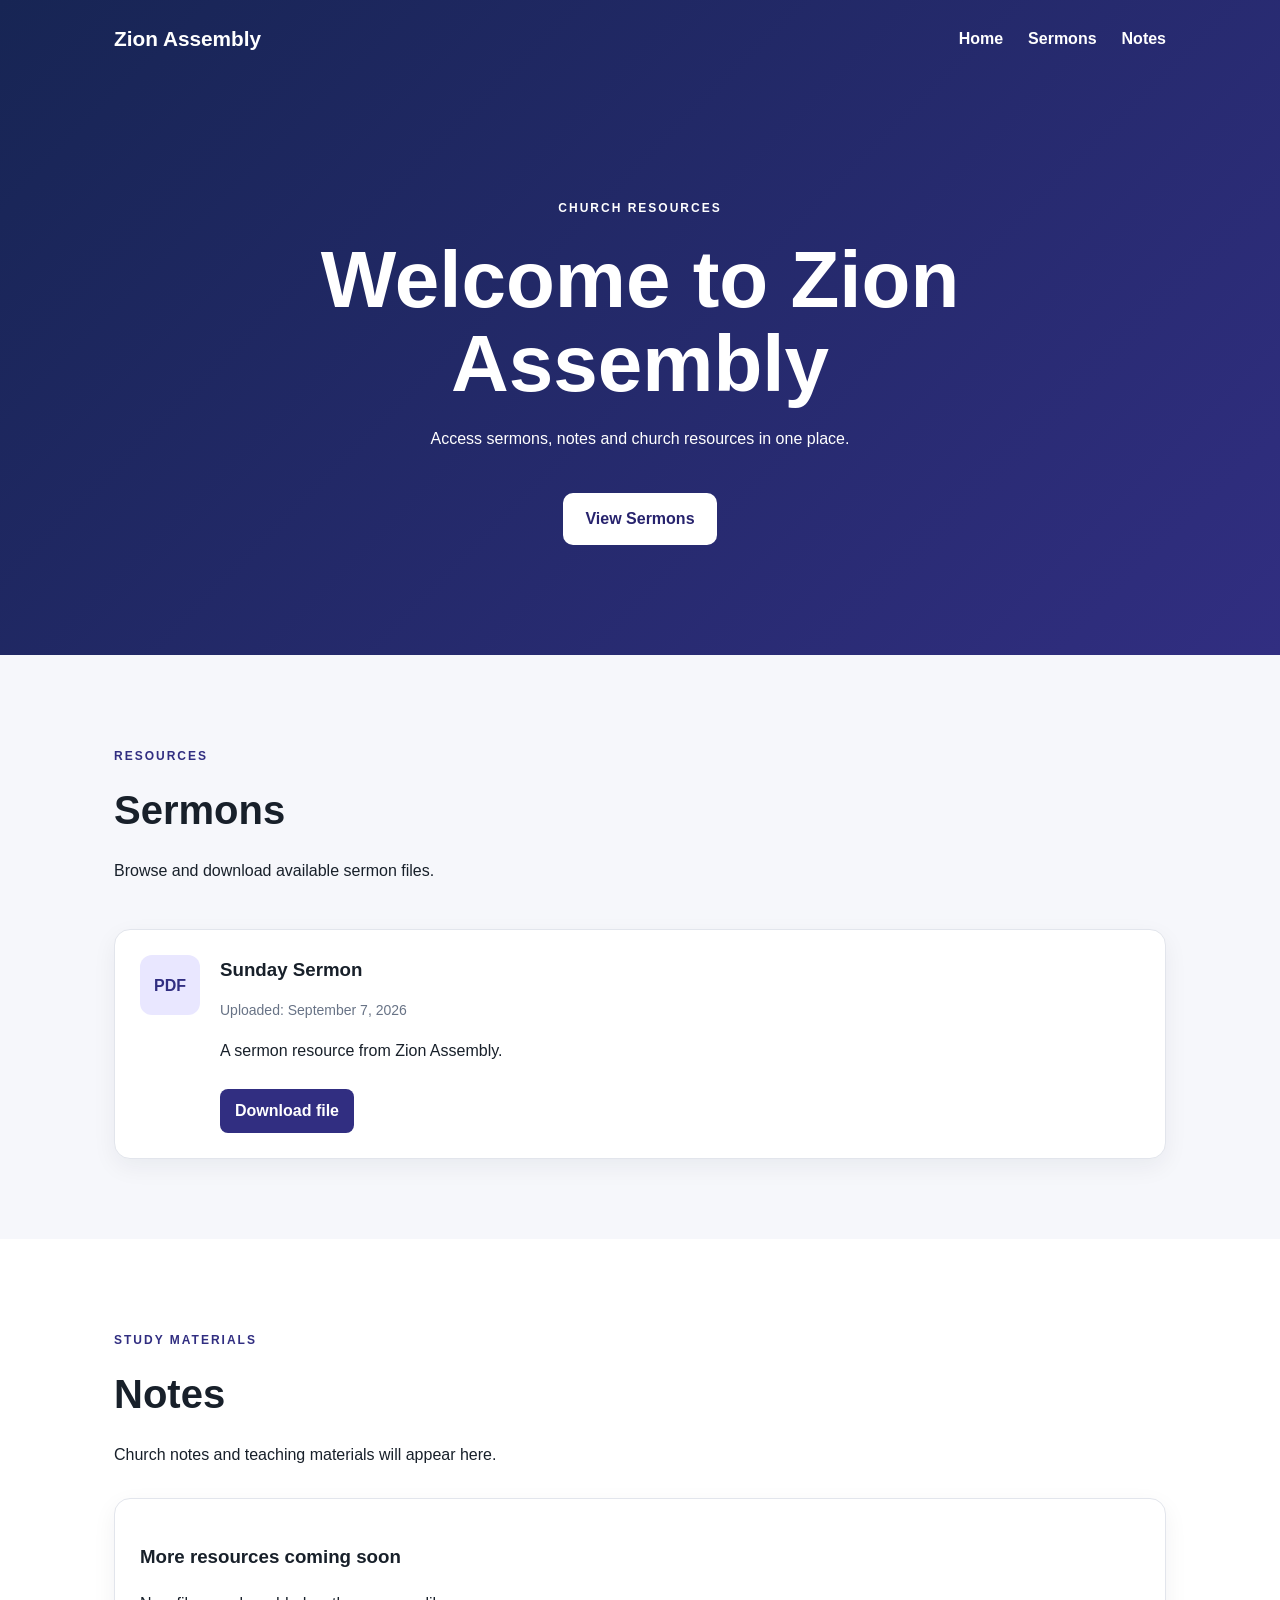
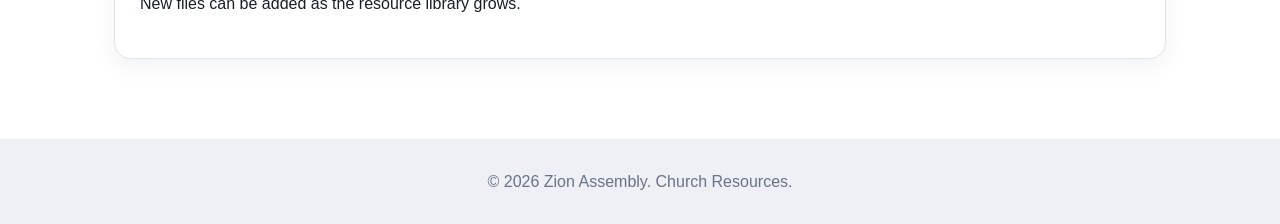
==== index.html @ 036eb5d9 "Add files via upload" ====
<!DOCTYPE html>
<html lang="en">
<head>
<meta charset="UTF-8"><meta name="viewport" content="width=device-width,initial-scale=1.0">
<title>Zion Assembly | Church Notes</title><link rel="stylesheet" href="style.css">
</head>
<body>
<header><nav><div class="logo">Zion Assembly</div><div class="nav"><a href="#home">Home</a><a href="#sermons">Sermons</a><a href="#notes">Notes</a></div></nav>
<div class="hero" id="home"><p class="eyebrow">CHURCH RESOURCES</p><h1>Welcome to Zion Assembly</h1><p>Access sermons, notes and church resources in one place.</p><a class="button" href="#sermons">View Sermons</a></div></header>
<main><section id="sermons"><p class="eyebrow dark">RESOURCES</p><h2>Sermons</h2><p>Browse and download available sermon files.</p><div class="grid"><article class="card"><div class="icon">PDF</div><div><h3>Sunday Sermon</h3><p class="date">Uploaded: September 7, 2026</p><p>A sermon resource from Zion Assembly.</p><a class="download" href="#" onclick="return false">Download file</a></div></article></div></section>
<section class="alt" id="notes"><div class="wrap"><p class="eyebrow dark">STUDY MATERIALS</p><h2>Notes</h2><p>Church notes and teaching materials will appear here.</p><div class="empty"><h3>More resources coming soon</h3><p>New files can be added as the resource library grows.</p></div></div></section></main>
<footer>© 2026 Zion Assembly. Church Resources.</footer>
<script src="script.js"></script></body></html>
---- style.css ----
*{box-sizing:border-box}html{scroll-behavior:smooth}body{margin:0;font-family:Arial,Helvetica,sans-serif;color:#18202a;background:#f6f7fb;line-height:1.6}header{min-height:70vh;background:linear-gradient(135deg,#172554,#312e81);color:#fff}nav{max-width:1100px;margin:auto;padding:22px 24px;display:flex;justify-content:space-between;align-items:center}.logo{font-size:1.3rem;font-weight:800}.nav{display:flex;gap:25px}.nav a{color:#fff;text-decoration:none;font-weight:700}.hero{max-width:900px;margin:auto;padding:110px 24px;text-align:center}.eyebrow{letter-spacing:2px;font-size:12px;font-weight:800}.hero h1{font-size:clamp(2.5rem,7vw,5rem);line-height:1.05;margin:20px 0}.button{display:inline-block;margin-top:25px;padding:13px 22px;background:#fff;color:#27236d;border-radius:10px;text-decoration:none;font-weight:700}section{max-width:1100px;margin:auto;padding:80px 24px}.dark{color:#312e81}h2{font-size:2.5rem;margin:5px 0 10px}.grid{display:grid;gap:20px}.card,.empty{margin-top:30px;padding:25px;background:#fff;border:1px solid #e2e5ec;border-radius:16px;box-shadow:0 8px 25px rgba(20,30,50,.06)}.card{display:flex;gap:20px}.icon{width:60px;height:60px;min-width:60px;display:grid;place-items:center;border-radius:12px;background:#e9e7ff;color:#312e81;font-weight:800}.card h3{margin:0 0 5px}.date{color:#687386;font-size:14px}.download{display:inline-block;margin-top:10px;padding:9px 15px;background:#312e81;color:#fff;border-radius:8px;text-decoration:none;font-weight:700}.alt{max-width:none;background:#fff;padding-left:max(24px,calc((100% - 1052px)/2));padding-right:max(24px,calc((100% - 1052px)/2))}.wrap{max-width:1100px;margin:auto}footer{text-align:center;padding:30px;background:#eef0f5;color:#687386}@media(max-width:650px){nav{flex-direction:column;gap:15px}.nav{gap:15px}.hero{padding-top:70px}.card{flex-direction:column}}
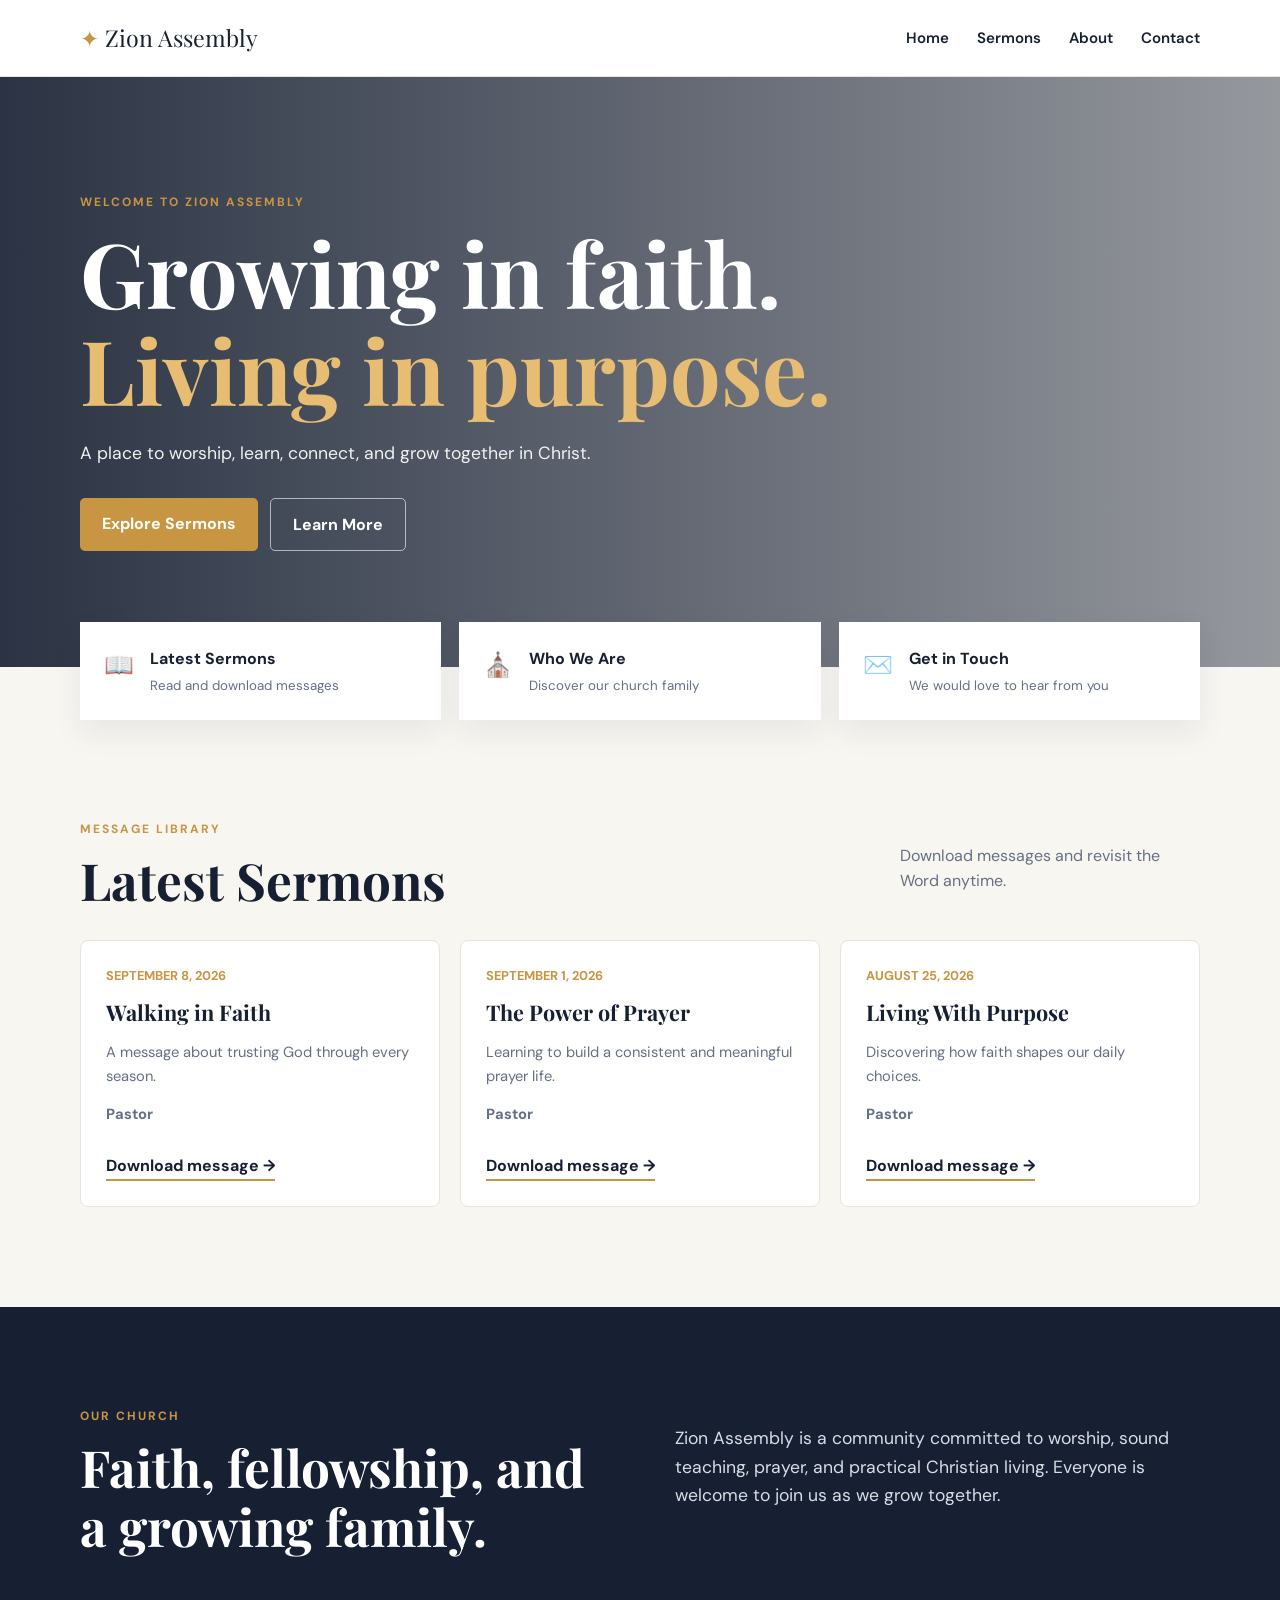
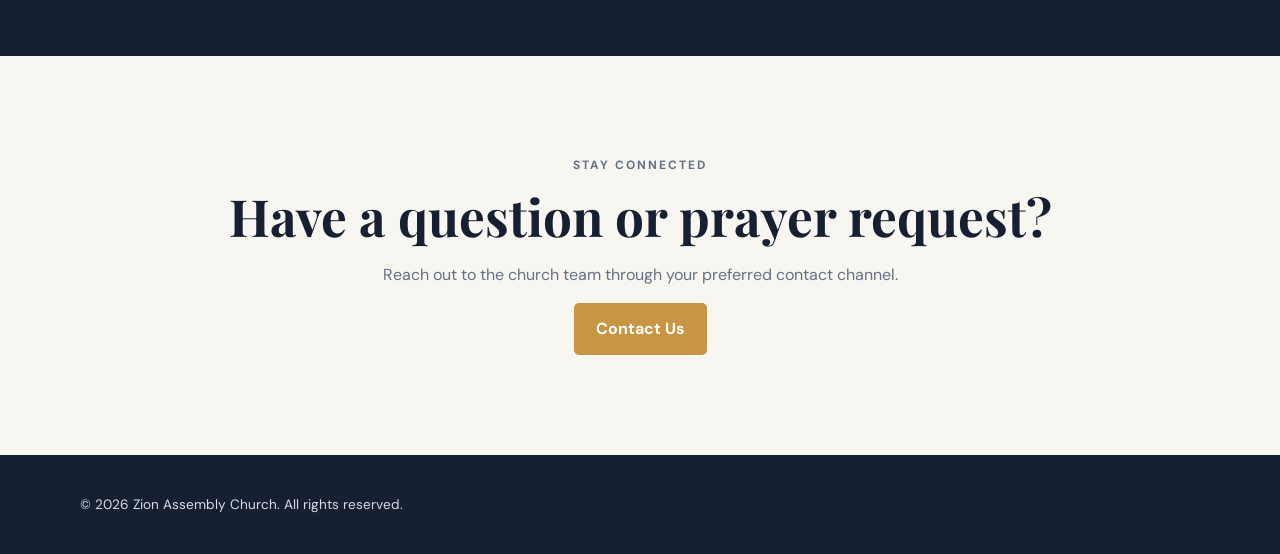
==== commit e6f195b0: "Add files via upload" ====
--- a/index.html
+++ b/index.html
@@ -1,13 +1,68 @@
 <!DOCTYPE html>
 <html lang="en">
 <head>
-<meta charset="UTF-8"><meta name="viewport" content="width=device-width,initial-scale=1.0">
-<title>Zion Assembly | Church Notes</title><link rel="stylesheet" href="style.css">
+  <meta charset="UTF-8">
+  <meta name="viewport" content="width=device-width, initial-scale=1.0">
+  <title>Zion Assembly Church</title>
+  <link rel="stylesheet" href="style.css">
 </head>
 <body>
-<header><nav><div class="logo">Zion Assembly</div><div class="nav"><a href="#home">Home</a><a href="#sermons">Sermons</a><a href="#notes">Notes</a></div></nav>
-<div class="hero" id="home"><p class="eyebrow">CHURCH RESOURCES</p><h1>Welcome to Zion Assembly</h1><p>Access sermons, notes and church resources in one place.</p><a class="button" href="#sermons">View Sermons</a></div></header>
-<main><section id="sermons"><p class="eyebrow dark">RESOURCES</p><h2>Sermons</h2><p>Browse and download available sermon files.</p><div class="grid"><article class="card"><div class="icon">PDF</div><div><h3>Sunday Sermon</h3><p class="date">Uploaded: September 7, 2026</p><p>A sermon resource from Zion Assembly.</p><a class="download" href="#" onclick="return false">Download file</a></div></article></div></section>
-<section class="alt" id="notes"><div class="wrap"><p class="eyebrow dark">STUDY MATERIALS</p><h2>Notes</h2><p>Church notes and teaching materials will appear here.</p><div class="empty"><h3>More resources coming soon</h3><p>New files can be added as the resource library grows.</p></div></div></section></main>
-<footer>© 2026 Zion Assembly. Church Resources.</footer>
-<script src="script.js"></script></body></html>
+  <header class="site-header">
+    <div class="container nav">
+      <a class="logo" href="#home">Zion Assembly</a>
+      <button class="menu-toggle" aria-label="Open menu">☰</button>
+      <nav id="nav-links">
+        <a href="#home">Home</a>
+        <a href="#sermons">Sermons</a>
+        <a href="#about">About</a>
+        <a href="#contact">Contact</a>
+      </nav>
+    </div>
+  </header>
+
+  <main>
+    <section id="home" class="hero">
+      <div class="container hero-content">
+        <p class="eyebrow">Welcome to Zion Assembly</p>
+        <h1>Growing in faith.<br><span>Living in purpose.</span></h1>
+        <p class="hero-text">A place to worship, learn, connect, and grow together in Christ.</p>
+        <div class="hero-actions">
+          <a class="btn primary" href="#sermons">Explore Sermons</a>
+          <a class="btn secondary" href="#about">Learn More</a>
+        </div>
+      </div>
+    </section>
+
+    <section class="quick-links container">
+      <a href="#sermons"><strong>📖</strong><span>Latest Sermons<small>Read and download messages</small></span></a>
+      <a href="#about"><strong>⛪</strong><span>Who We Are<small>Discover our church family</small></span></a>
+      <a href="#contact"><strong>✉️</strong><span>Get in Touch<small>We would love to hear from you</small></span></a>
+    </section>
+
+    <section id="sermons" class="section container">
+      <div class="section-heading">
+        <div><p class="eyebrow">Message Library</p><h2>Latest Sermons</h2></div>
+        <p>Download messages and revisit the Word anytime.</p>
+      </div>
+      <div id="sermon-list" class="sermon-grid"></div>
+    </section>
+
+    <section id="about" class="about section">
+      <div class="container about-grid">
+        <div><p class="eyebrow">Our Church</p><h2>Faith, fellowship, and a growing family.</h2></div>
+        <p>Zion Assembly is a community committed to worship, sound teaching, prayer, and practical Christian living. Everyone is welcome to join us as we grow together.</p>
+      </div>
+    </section>
+
+    <section id="contact" class="section container contact-card">
+      <p class="eyebrow">Stay Connected</p>
+      <h2>Have a question or prayer request?</h2>
+      <p>Reach out to the church team through your preferred contact channel.</p>
+      <a class="btn primary" href="mailto:zionassembly@example.com">Contact Us</a>
+    </section>
+  </main>
+
+  <footer><div class="container"><p>© <span id="year"></span> Zion Assembly Church. All rights reserved.</p></div></footer>
+  <script src="script.js"></script>
+</body>
+</html>
--- a/style.css
+++ b/style.css
@@ -1 +1,3 @@
-*{box-sizing:border-box}html{scroll-behavior:smooth}body{margin:0;font-family:Arial,Helvetica,sans-serif;color:#18202a;background:#f6f7fb;line-height:1.6}header{min-height:70vh;background:linear-gradient(135deg,#172554,#312e81);color:#fff}nav{max-width:1100px;margin:auto;padding:22px 24px;display:flex;justify-content:space-between;align-items:center}.logo{font-size:1.3rem;font-weight:800}.nav{display:flex;gap:25px}.nav a{color:#fff;text-decoration:none;font-weight:700}.hero{max-width:900px;margin:auto;padding:110px 24px;text-align:center}.eyebrow{letter-spacing:2px;font-size:12px;font-weight:800}.hero h1{font-size:clamp(2.5rem,7vw,5rem);line-height:1.05;margin:20px 0}.button{display:inline-block;margin-top:25px;padding:13px 22px;background:#fff;color:#27236d;border-radius:10px;text-decoration:none;font-weight:700}section{max-width:1100px;margin:auto;padding:80px 24px}.dark{color:#312e81}h2{font-size:2.5rem;margin:5px 0 10px}.grid{display:grid;gap:20px}.card,.empty{margin-top:30px;padding:25px;background:#fff;border:1px solid #e2e5ec;border-radius:16px;box-shadow:0 8px 25px rgba(20,30,50,.06)}.card{display:flex;gap:20px}.icon{width:60px;height:60px;min-width:60px;display:grid;place-items:center;border-radius:12px;background:#e9e7ff;color:#312e81;font-weight:800}.card h3{margin:0 0 5px}.date{color:#687386;font-size:14px}.download{display:inline-block;margin-top:10px;padding:9px 15px;background:#312e81;color:#fff;border-radius:8px;text-decoration:none;font-weight:700}.alt{max-width:none;background:#fff;padding-left:max(24px,calc((100% - 1052px)/2));padding-right:max(24px,calc((100% - 1052px)/2))}.wrap{max-width:1100px;margin:auto}footer{text-align:center;padding:30px;background:#eef0f5;color:#687386}@media(max-width:650px){nav{flex-direction:column;gap:15px}.nav{gap:15px}.hero{padding-top:70px}.card{flex-direction:column}}
+@import url('https://fonts.googleapis.com/css2?family=DM+Sans:wght@400;500;600;700&family=Playfair+Display:wght@600;700&display=swap');
+:root{--ink:#172033;--muted:#667085;--cream:#f8f6f1;--gold:#c89542;--white:#fff;--line:#e9e5dc}
+*{box-sizing:border-box;scroll-behavior:smooth}body{margin:0;color:var(--ink);font-family:'DM Sans',sans-serif;background:var(--cream);line-height:1.6}.container{width:min(1120px,90%);margin:auto}.site-header{position:sticky;top:0;z-index:10;background:#fffffff2;border-bottom:1px solid var(--line);backdrop-filter:blur(10px)}.nav{height:76px;display:flex;align-items:center;justify-content:space-between}.logo{font-family:'Playfair Display',serif;font-size:1.45rem;color:var(--ink);text-decoration:none}.logo:before{content:'✦ ';color:var(--gold)}nav{display:flex;gap:28px}nav a{color:var(--ink);text-decoration:none;font-weight:600;font-size:.94rem}nav a:hover{color:var(--gold)}.menu-toggle{display:none;border:0;background:none;font-size:1.5rem}.hero{min-height:590px;display:flex;align-items:center;background:linear-gradient(90deg,#172033e8,#17203370),url('assets/hero.jpg') center/cover}.hero-content{color:white;padding:90px 0}.eyebrow{text-transform:uppercase;letter-spacing:2px;color:var(--gold);font-size:.75rem;font-weight:700;margin:0 0 12px}.hero h1{font:700 clamp(2.8rem,7vw,5.6rem)/1.08 'Playfair Display',serif;margin:0 0 22px}.hero h1 span{color:#e6bd72}.hero-text{font-size:1.1rem;max-width:510px;color:#f1f1f1}.hero-actions{display:flex;gap:12px;margin-top:30px}.btn{display:inline-block;padding:13px 22px;border-radius:5px;text-decoration:none;font-weight:700}.primary{background:var(--gold);color:white}.secondary{border:1px solid #ffffff99;color:white}.quick-links{display:grid;grid-template-columns:repeat(3,1fr);gap:18px;margin-top:-45px;position:relative}.quick-links a{background:white;padding:24px;display:flex;gap:16px;align-items:flex-start;text-decoration:none;color:var(--ink);box-shadow:0 12px 30px #17203312}.quick-links strong{font-size:1.5rem}.quick-links span{font-weight:700}.quick-links small{display:block;color:var(--muted);font-weight:400;margin-top:3px}.section{padding:100px 0}.section-heading{display:flex;justify-content:space-between;align-items:end;margin-bottom:30px}.section-heading h2,.about h2,.contact-card h2{font:700 clamp(2rem,4vw,3.2rem)/1.15 'Playfair Display',serif;margin:0}.section-heading>p{color:var(--muted);max-width:300px}.sermon-grid{display:grid;grid-template-columns:repeat(3,1fr);gap:20px}.sermon-card{background:white;border:1px solid var(--line);padding:25px;border-radius:8px}.sermon-card .date{color:var(--gold);font-size:.8rem;font-weight:700;text-transform:uppercase}.sermon-card h3{font:700 1.35rem 'Playfair Display',serif;margin:12px 0}.sermon-card p{color:var(--muted);font-size:.92rem}.download{display:inline-block;margin-top:12px;color:var(--ink);font-weight:700;text-decoration:none;border-bottom:2px solid var(--gold)}.about{background:#172033;color:white}.about-grid{display:grid;grid-template-columns:1fr 1fr;gap:70px}.about-grid>p{color:#d8dce5;font-size:1.1rem}.contact-card{text-align:center}.contact-card p{color:var(--muted)}footer{background:var(--ink);color:#d8dce5;padding:25px 0;font-size:.85rem}@media(max-width:700px){nav{display:none;position:absolute;top:76px;left:0;right:0;background:white;padding:20px;flex-direction:column;gap:15px}.menu-toggle{display:block}.quick-links,.sermon-grid,.about-grid{grid-template-columns:1fr}.section-heading{display:block}.section-heading>p{margin-top:12px}.hero{min-height:520px}.hero-content{padding:60px 0}.quick-links{margin-top:0;padding-top:20px}.section{padding:70px 0}}
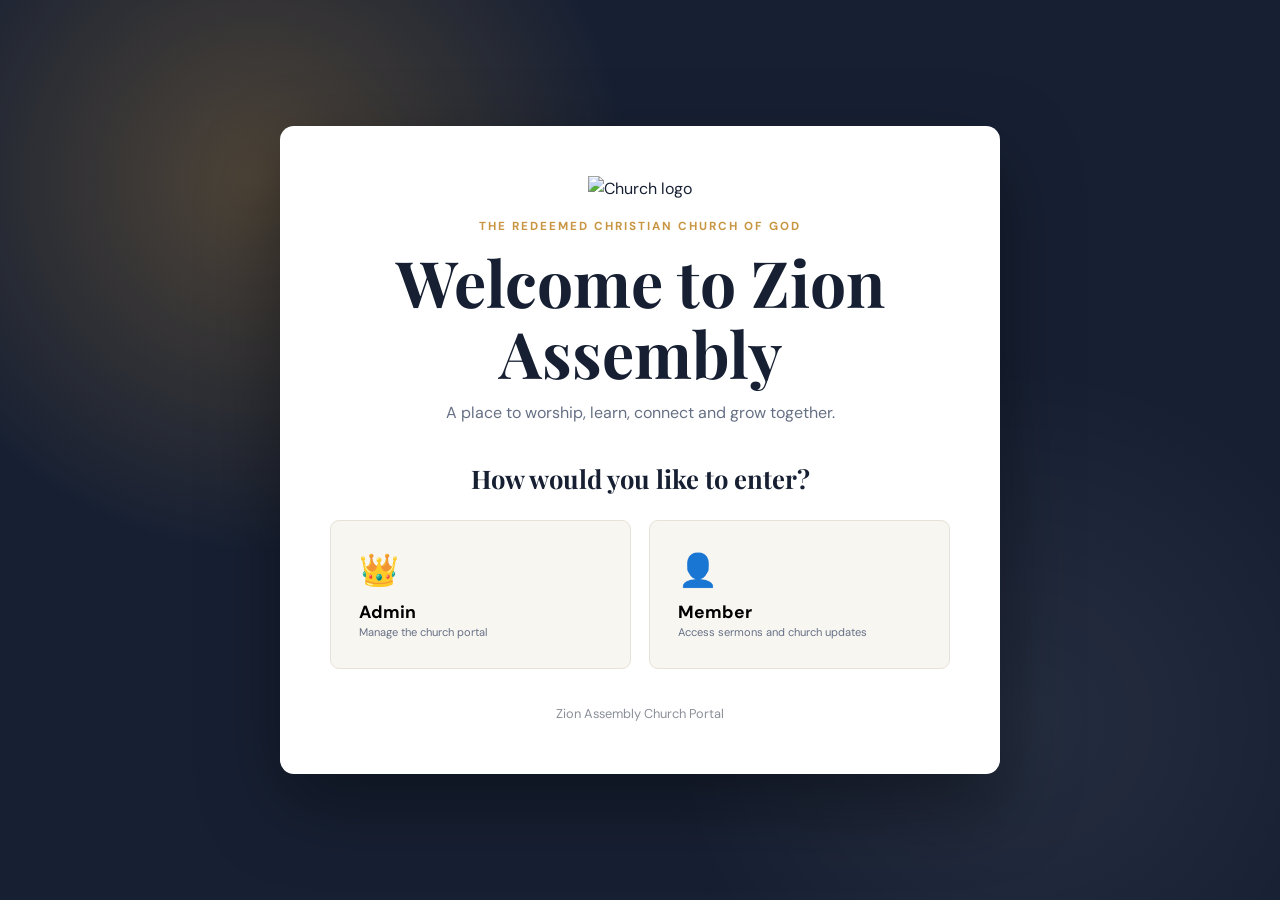
==== commit f1836b88: "Add files via upload" ====
--- a/index.html
+++ b/index.html
@@ -3,66 +3,55 @@
 <head>
   <meta charset="UTF-8">
   <meta name="viewport" content="width=device-width, initial-scale=1.0">
-  <title>Zion Assembly Church</title>
+  <meta name="description" content="Zion Assembly Church member portal">
+  <title>Welcome | Zion Assembly</title>
   <link rel="stylesheet" href="style.css">
 </head>
-<body>
-  <header class="site-header">
-    <div class="container nav">
-      <a class="logo" href="#home">Zion Assembly</a>
-      <button class="menu-toggle" aria-label="Open menu">☰</button>
-      <nav id="nav-links">
-        <a href="#home">Home</a>
-        <a href="#sermons">Sermons</a>
-        <a href="#about">About</a>
-        <a href="#contact">Contact</a>
-      </nav>
+<body class="gate-body">
+  <div class="gate-bg"></div>
+  <main class="gate-shell">
+    <div class="gate-card">
+      <img class="gate-logo" src="assets/logo.png" alt="Church logo">
+      <p class="eyebrow">The Redeemed Christian Church of God</p>
+      <h1 id="gate-title">Welcome to Zion Assembly</h1>
+      <p id="gate-subtitle" class="lead">A place to worship, learn, connect and grow together.</p>
+
+      <section id="role-step" class="gate-step">
+        <h2>How would you like to enter?</h2>
+        <div class="role-grid">
+          <button class="role-card" data-role="admin">
+            <span class="role-icon">👑</span>
+            <strong>Admin</strong>
+            <small>Manage the church portal</small>
+          </button>
+          <button class="role-card" data-role="member">
+            <span class="role-icon">👤</span>
+            <strong>Member</strong>
+            <small>Access sermons and church updates</small>
+          </button>
+        </div>
+      </section>
+
+      <section id="passcode-step" class="gate-step hidden">
+        <button id="back-btn" class="back-btn">← Back</button>
+        <div id="role-badge" class="role-badge"></div>
+        <h2 id="passcode-title">Enter passcode</h2>
+        <p id="passcode-help">Enter your passcode to continue.</p>
+        <form id="passcode-form">
+          <label for="passcode">Passcode</label>
+          <div class="password-wrap">
+            <input id="passcode" type="password" autocomplete="off" required placeholder="Enter passcode">
+            <button type="button" id="toggle-pass" aria-label="Show passcode">Show</button>
+          </div>
+          <p id="error-message" class="error-message"></p>
+          <button class="btn primary full" type="submit">Continue →</button>
+        </form>
+      </section>
+
+      <p class="gate-note">Zion Assembly Church Portal</p>
     </div>
-  </header>
-
-  <main>
-    <section id="home" class="hero">
-      <div class="container hero-content">
-        <p class="eyebrow">Welcome to Zion Assembly</p>
-        <h1>Growing in faith.<br><span>Living in purpose.</span></h1>
-        <p class="hero-text">A place to worship, learn, connect, and grow together in Christ.</p>
-        <div class="hero-actions">
-          <a class="btn primary" href="#sermons">Explore Sermons</a>
-          <a class="btn secondary" href="#about">Learn More</a>
-        </div>
-      </div>
-    </section>
-
-    <section class="quick-links container">
-      <a href="#sermons"><strong>📖</strong><span>Latest Sermons<small>Read and download messages</small></span></a>
-      <a href="#about"><strong>⛪</strong><span>Who We Are<small>Discover our church family</small></span></a>
-      <a href="#contact"><strong>✉️</strong><span>Get in Touch<small>We would love to hear from you</small></span></a>
-    </section>
-
-    <section id="sermons" class="section container">
-      <div class="section-heading">
-        <div><p class="eyebrow">Message Library</p><h2>Latest Sermons</h2></div>
-        <p>Download messages and revisit the Word anytime.</p>
-      </div>
-      <div id="sermon-list" class="sermon-grid"></div>
-    </section>
-
-    <section id="about" class="about section">
-      <div class="container about-grid">
-        <div><p class="eyebrow">Our Church</p><h2>Faith, fellowship, and a growing family.</h2></div>
-        <p>Zion Assembly is a community committed to worship, sound teaching, prayer, and practical Christian living. Everyone is welcome to join us as we grow together.</p>
-      </div>
-    </section>
-
-    <section id="contact" class="section container contact-card">
-      <p class="eyebrow">Stay Connected</p>
-      <h2>Have a question or prayer request?</h2>
-      <p>Reach out to the church team through your preferred contact channel.</p>
-      <a class="btn primary" href="mailto:zionassembly@example.com">Contact Us</a>
-    </section>
   </main>
-
-  <footer><div class="container"><p>© <span id="year"></span> Zion Assembly Church. All rights reserved.</p></div></footer>
-  <script src="script.js"></script>
+  <script src="config.js"></script>
+  <script src="gate.js"></script>
 </body>
 </html>
--- a/style.css
+++ b/style.css
@@ -1,3 +1,12 @@
 @import url('https://fonts.googleapis.com/css2?family=DM+Sans:wght@400;500;600;700&family=Playfair+Display:wght@600;700&display=swap');
-:root{--ink:#172033;--muted:#667085;--cream:#f8f6f1;--gold:#c89542;--white:#fff;--line:#e9e5dc}
-*{box-sizing:border-box;scroll-behavior:smooth}body{margin:0;color:var(--ink);font-family:'DM Sans',sans-serif;background:var(--cream);line-height:1.6}.container{width:min(1120px,90%);margin:auto}.site-header{position:sticky;top:0;z-index:10;background:#fffffff2;border-bottom:1px solid var(--line);backdrop-filter:blur(10px)}.nav{height:76px;display:flex;align-items:center;justify-content:space-between}.logo{font-family:'Playfair Display',serif;font-size:1.45rem;color:var(--ink);text-decoration:none}.logo:before{content:'✦ ';color:var(--gold)}nav{display:flex;gap:28px}nav a{color:var(--ink);text-decoration:none;font-weight:600;font-size:.94rem}nav a:hover{color:var(--gold)}.menu-toggle{display:none;border:0;background:none;font-size:1.5rem}.hero{min-height:590px;display:flex;align-items:center;background:linear-gradient(90deg,#172033e8,#17203370),url('assets/hero.jpg') center/cover}.hero-content{color:white;padding:90px 0}.eyebrow{text-transform:uppercase;letter-spacing:2px;color:var(--gold);font-size:.75rem;font-weight:700;margin:0 0 12px}.hero h1{font:700 clamp(2.8rem,7vw,5.6rem)/1.08 'Playfair Display',serif;margin:0 0 22px}.hero h1 span{color:#e6bd72}.hero-text{font-size:1.1rem;max-width:510px;color:#f1f1f1}.hero-actions{display:flex;gap:12px;margin-top:30px}.btn{display:inline-block;padding:13px 22px;border-radius:5px;text-decoration:none;font-weight:700}.primary{background:var(--gold);color:white}.secondary{border:1px solid #ffffff99;color:white}.quick-links{display:grid;grid-template-columns:repeat(3,1fr);gap:18px;margin-top:-45px;position:relative}.quick-links a{background:white;padding:24px;display:flex;gap:16px;align-items:flex-start;text-decoration:none;color:var(--ink);box-shadow:0 12px 30px #17203312}.quick-links strong{font-size:1.5rem}.quick-links span{font-weight:700}.quick-links small{display:block;color:var(--muted);font-weight:400;margin-top:3px}.section{padding:100px 0}.section-heading{display:flex;justify-content:space-between;align-items:end;margin-bottom:30px}.section-heading h2,.about h2,.contact-card h2{font:700 clamp(2rem,4vw,3.2rem)/1.15 'Playfair Display',serif;margin:0}.section-heading>p{color:var(--muted);max-width:300px}.sermon-grid{display:grid;grid-template-columns:repeat(3,1fr);gap:20px}.sermon-card{background:white;border:1px solid var(--line);padding:25px;border-radius:8px}.sermon-card .date{color:var(--gold);font-size:.8rem;font-weight:700;text-transform:uppercase}.sermon-card h3{font:700 1.35rem 'Playfair Display',serif;margin:12px 0}.sermon-card p{color:var(--muted);font-size:.92rem}.download{display:inline-block;margin-top:12px;color:var(--ink);font-weight:700;text-decoration:none;border-bottom:2px solid var(--gold)}.about{background:#172033;color:white}.about-grid{display:grid;grid-template-columns:1fr 1fr;gap:70px}.about-grid>p{color:#d8dce5;font-size:1.1rem}.contact-card{text-align:center}.contact-card p{color:var(--muted)}footer{background:var(--ink);color:#d8dce5;padding:25px 0;font-size:.85rem}@media(max-width:700px){nav{display:none;position:absolute;top:76px;left:0;right:0;background:white;padding:20px;flex-direction:column;gap:15px}.menu-toggle{display:block}.quick-links,.sermon-grid,.about-grid{grid-template-columns:1fr}.section-heading{display:block}.section-heading>p{margin-top:12px}.hero{min-height:520px}.hero-content{padding:60px 0}.quick-links{margin-top:0;padding-top:20px}.section{padding:70px 0}}
+:root{--ink:#172033;--muted:#667085;--cream:#f8f6f1;--gold:#c89542;--gold2:#e5bb70;--white:#fff;--line:#e7e2d8;--soft:#f1eee7;--danger:#a83c3c}
+*{box-sizing:border-box;scroll-behavior:smooth}body{margin:0;color:var(--ink);font-family:'DM Sans',sans-serif;background:var(--cream);line-height:1.6}.container{width:min(1120px,90%);margin:auto}
+.site-header{position:sticky;top:0;z-index:20;background:#fffffff2;border-bottom:1px solid var(--line);backdrop-filter:blur(12px)}.nav{min-height:76px;display:flex;align-items:center;justify-content:space-between}.brand{display:flex;align-items:center;gap:11px;color:var(--ink);text-decoration:none;font:600 1.2rem 'Playfair Display',serif}.brand img{width:52px;height:52px;object-fit:contain}.brand span{white-space:nowrap}nav{display:flex;align-items:center;gap:22px}nav a,.nav-button{color:var(--ink);text-decoration:none;font-weight:600;font-size:.92rem;background:none;border:0;font-family:inherit;cursor:pointer}.nav-button{padding:8px 12px;border:1px solid var(--line);border-radius:5px}.menu-toggle{display:none;border:0;background:none;font-size:1.5rem}
+.hero,.portal-hero{min-height:590px;display:flex;align-items:center;background:radial-gradient(circle at 80% 20%,#c8954230,transparent 30%),linear-gradient(120deg,#172033 0%,#27344d 100%);color:white}.hero-content{padding:90px 0}.eyebrow{text-transform:uppercase;letter-spacing:2px;color:var(--gold);font-size:.73rem;font-weight:700;margin:0 0 12px}.hero h1,.portal-hero h1{font:700 clamp(2.8rem,7vw,5.6rem)/1.08 'Playfair Display',serif;margin:0 0 22px}.hero h1 span,.portal-hero h1 span{color:var(--gold2)}.hero-text{font-size:1.08rem;max-width:560px;color:#e9edf4}.hero-actions{display:flex;gap:12px;margin-top:30px}.btn{display:inline-block;padding:13px 22px;border-radius:5px;text-decoration:none;font-weight:700;border:0;cursor:pointer;font-family:inherit}.primary{background:var(--gold);color:white}.secondary{border:1px solid #ffffff99;color:white}.ghost{background:transparent;border:1px solid var(--line);color:var(--ink)}.full{width:100%}
+.quick-links,.stats{display:grid;grid-template-columns:repeat(3,1fr);gap:18px}.quick-links{margin-top:-45px;position:relative}.quick-links a{background:white;padding:24px;display:flex;gap:16px;text-decoration:none;color:var(--ink);box-shadow:0 12px 30px #17203312;border:1px solid var(--line)}.quick-links strong{font-size:1.5rem}.quick-links span{font-weight:700}.quick-links small{display:block;color:var(--muted);font-weight:400}
+.section{padding:95px 0}.section-heading{display:flex;justify-content:space-between;align-items:end;margin-bottom:30px}.section-heading h2,.about h2,.contact-section h2,.form-card h2,.admin-panel h2{font:700 clamp(2rem,4vw,3.2rem)/1.15 'Playfair Display',serif;margin:0}.section-heading>p,.muted{color:var(--muted);max-width:360px}.sermon-grid{display:grid;grid-template-columns:repeat(3,1fr);gap:20px}.sermon-card,.event-card,.announcement,.form-card,.admin-panel{background:white;border:1px solid var(--line);border-radius:8px}.sermon-card{padding:25px}.sermon-card .date,.announcement .date{color:var(--gold);font-size:.78rem;font-weight:700;text-transform:uppercase}.sermon-card h3,.event-card h3,.announcement h3{font:700 1.35rem 'Playfair Display',serif;margin:12px 0}.sermon-card p,.announcement p{color:var(--muted);font-size:.92rem}.download{display:inline-block;margin-top:12px;color:var(--ink);font-weight:700;text-decoration:none;border-bottom:2px solid var(--gold)}.unavailable{display:inline-block;margin-top:12px;color:#8a8f99;font-size:.85rem}.search-row{margin-bottom:24px}.search-row input{width:100%;padding:15px 17px;border:1px solid var(--line);border-radius:6px;font:inherit;background:white}
+.stats{margin-top:-35px;position:relative}.stats>div{background:white;border:1px solid var(--line);padding:22px;text-align:center;box-shadow:0 10px 25px #17203310}.stats strong{display:block;font:700 2rem 'Playfair Display',serif;color:var(--gold)}.stats span{color:var(--muted);font-size:.85rem}.soft-section{background:var(--soft)}.event-grid{display:grid;grid-template-columns:repeat(3,1fr);gap:20px}.event-card{padding:24px}.event-date{color:var(--gold);font-weight:700;text-transform:uppercase;font-size:.8rem}.event-card p,.event-card small{color:var(--muted)}.announcement-list{display:grid;grid-template-columns:repeat(2,1fr);gap:20px}.announcement{padding:25px}.verse-section{background:#172033;color:white;padding:70px 0}.verse-card{max-width:760px;text-align:center}.verse-card blockquote{font:600 clamp(1.7rem,3vw,2.6rem)/1.3 'Playfair Display',serif;margin:10px 0}.verse-card cite{color:#d9dde5}.about{background:#172033;color:white}.about-grid{display:grid;grid-template-columns:1fr 1fr;gap:70px}.about-grid p{color:#d8dce5;font-size:1.05rem}.placeholder-box{border:1px solid #ffffff25;padding:18px;margin-top:25px}.placeholder-box p{margin:5px 0;font-size:.9rem}.contact-section{background:white}.contact-grid{display:grid;grid-template-columns:repeat(3,1fr);gap:20px;margin-top:35px}.contact-grid>div{border:1px solid var(--line);padding:20px}.contact-grid p{color:var(--muted)}footer{background:var(--ink);color:#d8dce5;padding:25px 0;font-size:.85rem}
+.form-card{padding:35px;max-width:800px;margin:auto}.simple-form{display:grid;gap:14px;margin-top:25px}.simple-form input,.simple-form textarea,.admin-form input,.admin-form textarea{width:100%;padding:13px;border:1px solid var(--line);border-radius:5px;font:inherit}.success-message{color:#39704b}.admin-banner{background:#172033;color:white;padding:70px 0}.admin-banner h1{font:700 clamp(2.4rem,5vw,4rem) 'Playfair Display',serif;margin:0}.admin-banner p:not(.eyebrow){color:#d8dce5}.admin-stats{margin-top:30px}.admin-panel{padding:30px;margin-top:35px}.panel-heading{margin-bottom:25px}.admin-form{display:grid;grid-template-columns:repeat(2,1fr);gap:12px}.admin-form input:nth-of-type(1),.admin-form textarea{grid-column:span 2}.form-actions{grid-column:span 2;display:flex;gap:10px}.admin-list{margin-top:25px;display:grid;gap:10px}.admin-item{display:flex;justify-content:space-between;gap:20px;align-items:center;padding:15px;background:var(--soft);border:1px solid var(--line)}.admin-item small{display:block;color:var(--muted)}.admin-item button{border:0;background:white;padding:8px 11px;border-radius:4px;cursor:pointer;margin-left:6px}.admin-item .danger{color:var(--danger)}.security-note{margin-top:35px;padding:18px;border-left:4px solid var(--gold);background:#fff8e9;color:#55472f}.empty-state{padding:30px;background:white;border:1px dashed var(--line);color:var(--muted);grid-column:1/-1}
+.gate-body{min-height:100vh;background:#172033;color:var(--ink);overflow-x:hidden}.gate-bg{position:fixed;inset:0;background:radial-gradient(circle at 20% 20%,#c8954250,transparent 30%),radial-gradient(circle at 80% 80%,#ffffff10,transparent 30%);pointer-events:none}.gate-shell{min-height:100vh;display:grid;place-items:center;padding:30px;position:relative}.gate-card{width:min(720px,100%);background:#fff;padding:50px;border-radius:14px;box-shadow:0 30px 80px #0006;text-align:center}.gate-logo{width:105px;height:105px;object-fit:contain;margin-bottom:15px}.gate-card h1{font:700 clamp(2.2rem,5vw,4rem)/1.1 'Playfair Display',serif;margin:8px 0 12px}.gate-card h2{font:700 1.6rem 'Playfair Display',serif}.lead{color:var(--muted);max-width:500px;margin:0 auto 35px}.role-grid{display:grid;grid-template-columns:1fr 1fr;gap:18px;margin-top:25px}.role-card{border:1px solid var(--line);background:var(--cream);padding:28px;border-radius:9px;cursor:pointer;text-align:left;font-family:inherit;transition:.2s}.role-card:hover{transform:translateY(-3px);border-color:var(--gold);box-shadow:0 12px 30px #17203314}.role-icon{font-size:2rem;display:block;margin-bottom:10px}.role-card strong{display:block;font-size:1.1rem}.role-card small{color:var(--muted)}.hidden{display:none!important}.back-btn{border:0;background:none;color:var(--muted);cursor:pointer;font:inherit;display:block;margin-bottom:15px}.role-badge{display:inline-block;background:#f3eadb;color:#73501e;padding:7px 12px;border-radius:99px;font-size:.75rem;font-weight:700}.gate-step form{text-align:left;max-width:430px;margin:25px auto 0}.gate-step label{display:block;font-weight:700;margin-bottom:7px}.password-wrap{display:flex;border:1px solid var(--line);border-radius:6px;overflow:hidden}.password-wrap input{flex:1;border:0;padding:14px;font:inherit;min-width:0}.password-wrap input:focus{outline:0}.password-wrap button{border:0;background:var(--soft);padding:0 13px;cursor:pointer}.error-message{color:var(--danger);min-height:25px;font-size:.9rem}.gate-note{color:#8b9099;font-size:.8rem;margin:35px 0 0}
+code{background:var(--soft);padding:2px 5px;border-radius:3px}
+@media(max-width:760px){nav{display:none;position:absolute;top:76px;left:0;right:0;background:white;padding:20px;flex-direction:column;align-items:stretch}.nav-button{text-align:left}.menu-toggle{display:block}.quick-links,.sermon-grid,.event-grid,.announcement-list,.about-grid,.contact-grid,.stats{grid-template-columns:1fr}.quick-links{margin-top:0;padding-top:20px}.section{padding:70px 0}.section-heading{display:block}.section-heading>p{margin-top:12px}.hero,.portal-hero{min-height:540px}.hero-content{padding:60px 0}.admin-form{grid-template-columns:1fr}.admin-form input:nth-of-type(1),.admin-form textarea,.form-actions{grid-column:span 1}.gate-card{padding:35px 22px}.role-grid{grid-template-columns:1fr}.brand{font-size:1rem}.brand img{width:46px;height:46px}.stats{margin-top:0}.admin-item{align-items:flex-start;flex-direction:column}}
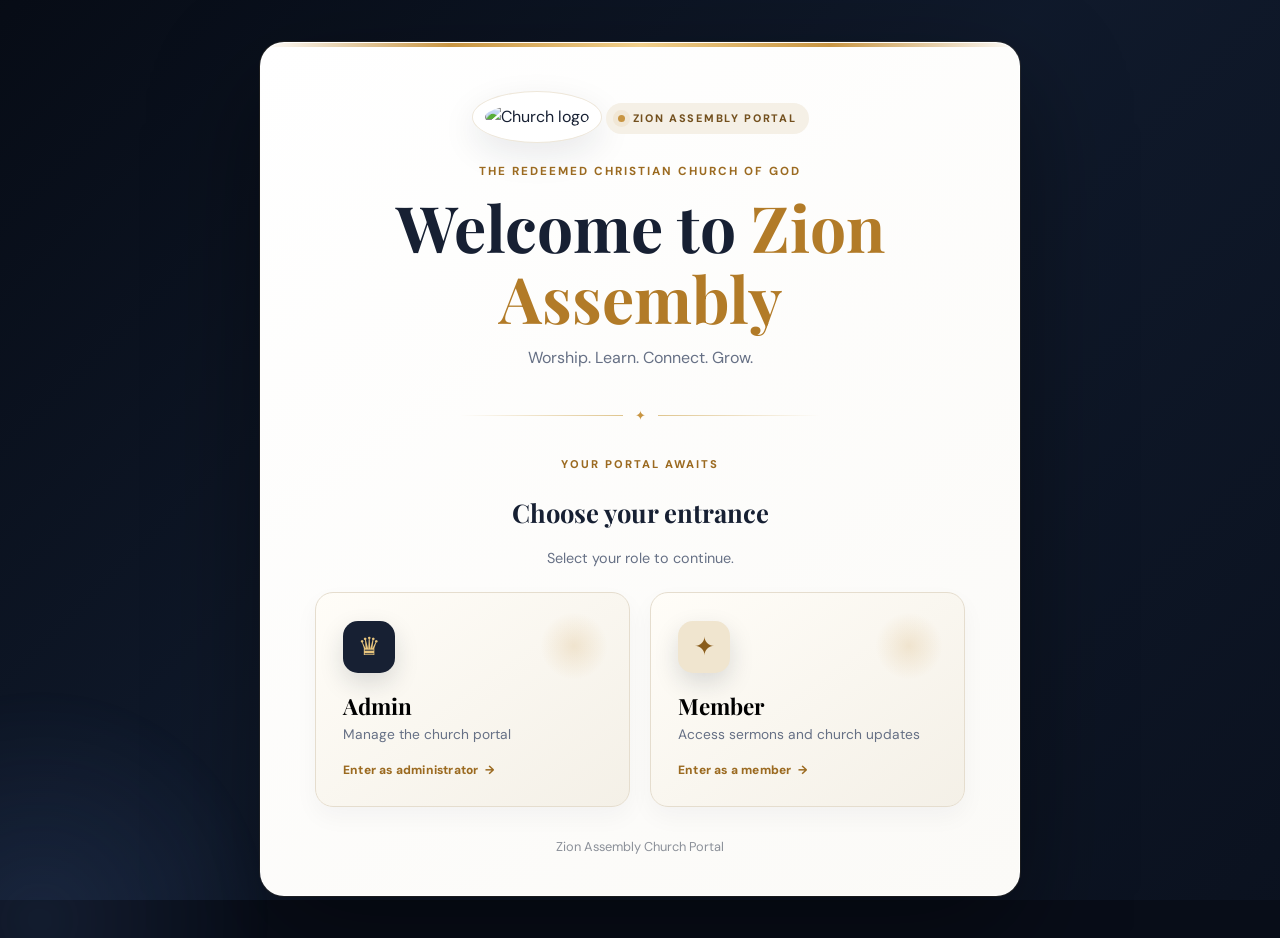
==== commit e77c72b8: "Add files via upload" ====
--- a/index.html
+++ b/index.html
@@ -12,22 +12,24 @@
   <main class="gate-shell">
     <div class="gate-card">
       <img class="gate-logo" src="assets/logo.png" alt="Church logo">
+      <div class="gate-topline"><span class="live-dot"></span> ZION ASSEMBLY PORTAL</div>
       <p class="eyebrow">The Redeemed Christian Church of God</p>
-      <h1 id="gate-title">Welcome to Zion Assembly</h1>
-      <p id="gate-subtitle" class="lead">A place to worship, learn, connect and grow together.</p>
+      <h1 id="gate-title">Welcome to <span>Zion Assembly</span></h1>
+      <p id="gate-subtitle" class="lead">Worship. Learn. Connect. Grow.</p>
+      <div class="gate-divider"><span></span><i>✦</i><span></span></div>
 
       <section id="role-step" class="gate-step">
-        <h2>How would you like to enter?</h2>
+        <p class="step-label">YOUR PORTAL AWAITS</p><h2>Choose your entrance</h2><p class="step-subtitle">Select your role to continue.</p>
         <div class="role-grid">
           <button class="role-card" data-role="admin">
-            <span class="role-icon">👑</span>
+            <span class="role-icon"><span>♛</span></span>
             <strong>Admin</strong>
-            <small>Manage the church portal</small>
+            <small>Manage the church portal</small><em>Enter as administrator&nbsp; →</em>
           </button>
           <button class="role-card" data-role="member">
-            <span class="role-icon">👤</span>
+            <span class="role-icon"><span>✦</span></span>
             <strong>Member</strong>
-            <small>Access sermons and church updates</small>
+            <small>Access sermons and church updates</small><em>Enter as a member&nbsp; →</em>
           </button>
         </div>
       </section>
--- a/style.css
+++ b/style.css
@@ -10,3 +10,40 @@
 .gate-body{min-height:100vh;background:#172033;color:var(--ink);overflow-x:hidden}.gate-bg{position:fixed;inset:0;background:radial-gradient(circle at 20% 20%,#c8954250,transparent 30%),radial-gradient(circle at 80% 80%,#ffffff10,transparent 30%);pointer-events:none}.gate-shell{min-height:100vh;display:grid;place-items:center;padding:30px;position:relative}.gate-card{width:min(720px,100%);background:#fff;padding:50px;border-radius:14px;box-shadow:0 30px 80px #0006;text-align:center}.gate-logo{width:105px;height:105px;object-fit:contain;margin-bottom:15px}.gate-card h1{font:700 clamp(2.2rem,5vw,4rem)/1.1 'Playfair Display',serif;margin:8px 0 12px}.gate-card h2{font:700 1.6rem 'Playfair Display',serif}.lead{color:var(--muted);max-width:500px;margin:0 auto 35px}.role-grid{display:grid;grid-template-columns:1fr 1fr;gap:18px;margin-top:25px}.role-card{border:1px solid var(--line);background:var(--cream);padding:28px;border-radius:9px;cursor:pointer;text-align:left;font-family:inherit;transition:.2s}.role-card:hover{transform:translateY(-3px);border-color:var(--gold);box-shadow:0 12px 30px #17203314}.role-icon{font-size:2rem;display:block;margin-bottom:10px}.role-card strong{display:block;font-size:1.1rem}.role-card small{color:var(--muted)}.hidden{display:none!important}.back-btn{border:0;background:none;color:var(--muted);cursor:pointer;font:inherit;display:block;margin-bottom:15px}.role-badge{display:inline-block;background:#f3eadb;color:#73501e;padding:7px 12px;border-radius:99px;font-size:.75rem;font-weight:700}.gate-step form{text-align:left;max-width:430px;margin:25px auto 0}.gate-step label{display:block;font-weight:700;margin-bottom:7px}.password-wrap{display:flex;border:1px solid var(--line);border-radius:6px;overflow:hidden}.password-wrap input{flex:1;border:0;padding:14px;font:inherit;min-width:0}.password-wrap input:focus{outline:0}.password-wrap button{border:0;background:var(--soft);padding:0 13px;cursor:pointer}.error-message{color:var(--danger);min-height:25px;font-size:.9rem}.gate-note{color:#8b9099;font-size:.8rem;margin:35px 0 0}
 code{background:var(--soft);padding:2px 5px;border-radius:3px}
 @media(max-width:760px){nav{display:none;position:absolute;top:76px;left:0;right:0;background:white;padding:20px;flex-direction:column;align-items:stretch}.nav-button{text-align:left}.menu-toggle{display:block}.quick-links,.sermon-grid,.event-grid,.announcement-list,.about-grid,.contact-grid,.stats{grid-template-columns:1fr}.quick-links{margin-top:0;padding-top:20px}.section{padding:70px 0}.section-heading{display:block}.section-heading>p{margin-top:12px}.hero,.portal-hero{min-height:540px}.hero-content{padding:60px 0}.admin-form{grid-template-columns:1fr}.admin-form input:nth-of-type(1),.admin-form textarea,.form-actions{grid-column:span 1}.gate-card{padding:35px 22px}.role-grid{grid-template-columns:1fr}.brand{font-size:1rem}.brand img{width:46px;height:46px}.stats{margin-top:0}.admin-item{align-items:flex-start;flex-direction:column}}
+
+/* Refined role-gate experience */
+.gate-body{background:#080d18;position:relative}
+.gate-body:before,.gate-body:after{content:"";position:fixed;border-radius:50%;filter:blur(2px);pointer-events:none}
+.gate-body:before{width:520px;height:520px;top:-250px;right:-180px;background:radial-gradient(circle,#d7a9572c 0%,transparent 68%)}
+.gate-body:after{width:480px;height:480px;bottom:-260px;left:-200px;background:radial-gradient(circle,#5575b526 0%,transparent 68%)}
+.gate-bg{background:linear-gradient(135deg,#070c16 0%,#101a2c 48%,#0b1220 100%);opacity:.98}
+.gate-shell{padding:42px 24px}
+.gate-card{position:relative;overflow:hidden;width:min(760px,100%);padding:48px 54px 38px;background:linear-gradient(145deg,#ffffff 0%,#fbfaf7 100%);border:1px solid #ffffffaa;border-radius:24px;box-shadow:0 40px 110px #00000066,0 0 0 1px #c8954220;animation:gateIn .65s cubic-bezier(.2,.8,.2,1)}
+.gate-card:before{content:"";position:absolute;inset:0 0 auto;height:4px;background:linear-gradient(90deg,transparent,var(--gold),#f2d08b,var(--gold),transparent)}
+.gate-logo{width:112px;height:112px;padding:12px;border-radius:50%;background:#fff;box-shadow:0 12px 35px #17203318;border:1px solid #eee7da}
+.gate-topline{display:inline-flex;align-items:center;gap:8px;margin:2px 0 12px;padding:7px 12px;border-radius:99px;background:#f5f0e6;color:#73501e;font-size:.68rem;font-weight:800;letter-spacing:1.7px}
+.live-dot{width:7px;height:7px;border-radius:50%;background:#c89542;box-shadow:0 0 0 5px #c895421a;animation:pulse 1.8s infinite}
+.gate-card .eyebrow{margin-top:4px;color:#9b6a20}
+.gate-card h1 span{color:#b27b28}
+.gate-divider{display:flex;align-items:center;gap:12px;width:min(360px,90%);margin:22px auto 30px;color:var(--gold)}
+.gate-divider span{height:1px;flex:1;background:linear-gradient(90deg,transparent,#dfc58e)}
+.gate-divider span:last-child{background:linear-gradient(90deg,#dfc58e,transparent)}
+.gate-divider i{font-style:normal;font-size:.8rem}
+.step-label{margin:0;color:#9b6a20;font-size:.7rem;font-weight:800;letter-spacing:2px}
+.step-subtitle{margin:-4px 0 0;color:var(--muted);font-size:.9rem}
+.role-grid{margin-top:22px;gap:20px}
+.role-card{position:relative;min-height:190px;padding:28px 27px;background:linear-gradient(145deg,#fffdf8,#f4f0e7);border:1px solid #e5ddce;border-radius:18px;box-shadow:0 10px 25px #1720330a;text-align:left;transition:transform .25s ease,box-shadow .25s ease,border-color .25s ease,background .25s ease}
+.role-card:after{content:"";position:absolute;right:20px;top:18px;width:70px;height:70px;border-radius:50%;background:radial-gradient(circle,#c8954230,transparent 68%);pointer-events:none}
+.role-card:hover{transform:translateY(-7px);border-color:#c89542;box-shadow:0 20px 45px #17203320;background:#fff}
+.role-card:focus-visible{outline:3px solid #c8954266;outline-offset:3px}
+.role-icon{display:grid;place-items:center;width:52px;height:52px;margin-bottom:18px;border-radius:15px;background:#172033;color:#e7c47d;font-size:1.55rem;box-shadow:0 10px 25px #17203325}
+.role-card[data-role="member"] .role-icon{background:#f0e5cf;color:#8a5d1c}
+.role-card strong{font:700 1.4rem 'Playfair Display',serif;display:block;margin-bottom:4px}
+.role-card small{display:block;color:var(--muted);font-size:.86rem;line-height:1.45}
+.role-card em{display:block;margin-top:17px;color:#9b6a20;font-style:normal;font-size:.75rem;font-weight:800;letter-spacing:.2px}
+.gate-note{margin-top:30px}
+.back-btn{transition:.2s;color:#7a7f89}.back-btn:hover{color:var(--gold);transform:translateX(-3px)}
+.role-badge{background:#f5ecdc;border:1px solid #ead9b9;color:#76521d}
+@keyframes gateIn{from{opacity:0;transform:translateY(18px) scale(.985)}to{opacity:1;transform:none}}
+@keyframes pulse{0%,100%{opacity:1}50%{opacity:.45}}
+@media(max-width:760px){.gate-shell{padding:20px 14px}.gate-card{padding:35px 20px 28px;border-radius:20px}.gate-logo{width:92px;height:92px}.role-card{min-height:165px}}
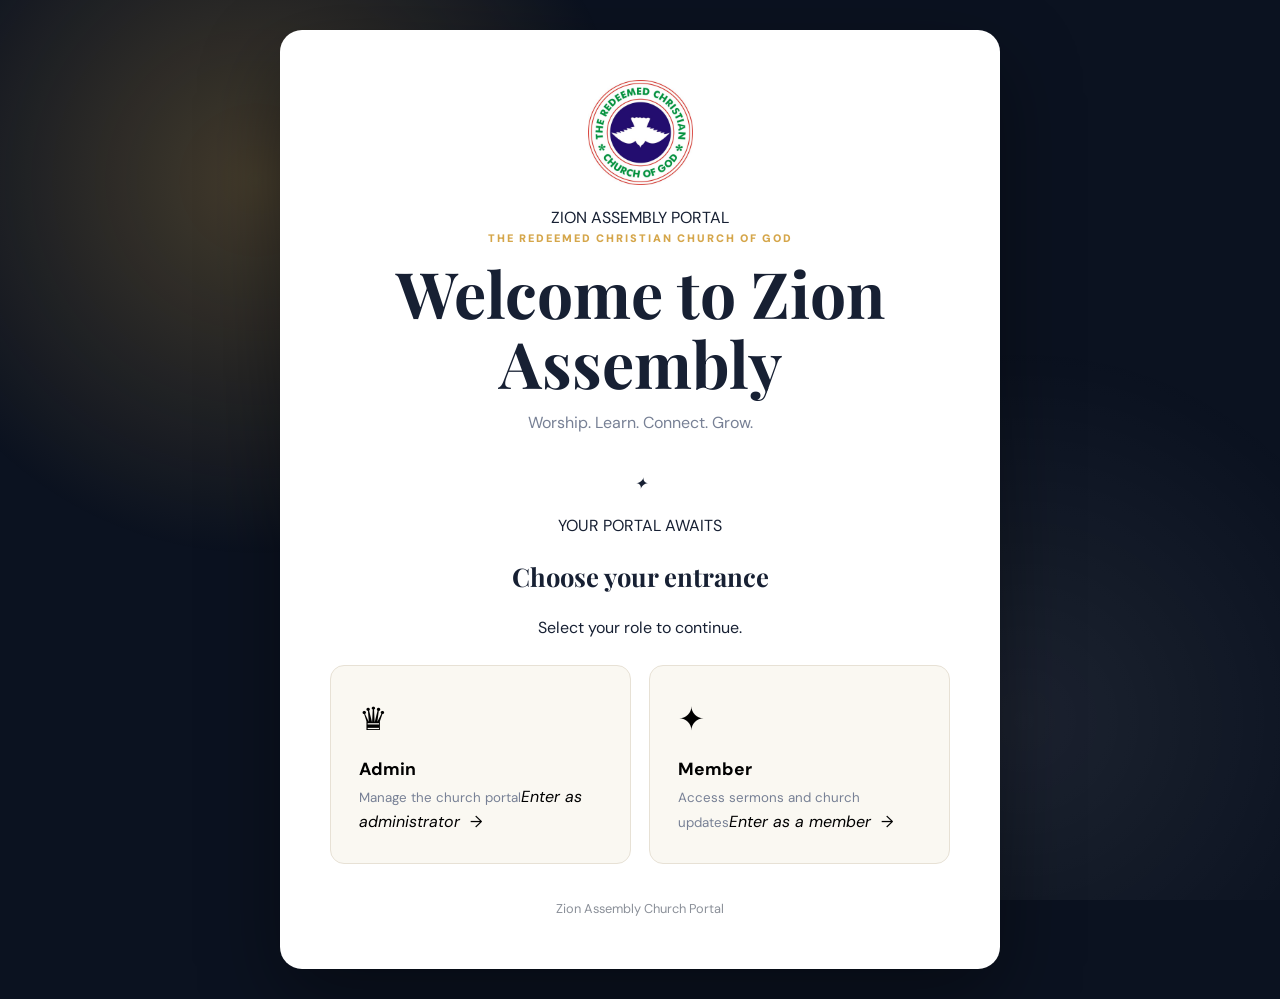
==== commit b3b8f3c2: "Update logo image source in index.html" ====
--- a/index.html
+++ b/index.html
@@ -11,7 +11,7 @@
   <div class="gate-bg"></div>
   <main class="gate-shell">
     <div class="gate-card">
-      <img class="gate-logo" src="assets/logo.png" alt="Church logo">
+      <img class="gate-logo" src="logo.png" alt="Church logo">
       <div class="gate-topline"><span class="live-dot"></span> ZION ASSEMBLY PORTAL</div>
       <p class="eyebrow">The Redeemed Christian Church of God</p>
       <h1 id="gate-title">Welcome to <span>Zion Assembly</span></h1>
--- a/style.css
+++ b/style.css
@@ -1,49 +1,20 @@
-@import url('https://fonts.googleapis.com/css2?family=DM+Sans:wght@400;500;600;700&family=Playfair+Display:wght@600;700&display=swap');
-:root{--ink:#172033;--muted:#667085;--cream:#f8f6f1;--gold:#c89542;--gold2:#e5bb70;--white:#fff;--line:#e7e2d8;--soft:#f1eee7;--danger:#a83c3c}
-*{box-sizing:border-box;scroll-behavior:smooth}body{margin:0;color:var(--ink);font-family:'DM Sans',sans-serif;background:var(--cream);line-height:1.6}.container{width:min(1120px,90%);margin:auto}
-.site-header{position:sticky;top:0;z-index:20;background:#fffffff2;border-bottom:1px solid var(--line);backdrop-filter:blur(12px)}.nav{min-height:76px;display:flex;align-items:center;justify-content:space-between}.brand{display:flex;align-items:center;gap:11px;color:var(--ink);text-decoration:none;font:600 1.2rem 'Playfair Display',serif}.brand img{width:52px;height:52px;object-fit:contain}.brand span{white-space:nowrap}nav{display:flex;align-items:center;gap:22px}nav a,.nav-button{color:var(--ink);text-decoration:none;font-weight:600;font-size:.92rem;background:none;border:0;font-family:inherit;cursor:pointer}.nav-button{padding:8px 12px;border:1px solid var(--line);border-radius:5px}.menu-toggle{display:none;border:0;background:none;font-size:1.5rem}
-.hero,.portal-hero{min-height:590px;display:flex;align-items:center;background:radial-gradient(circle at 80% 20%,#c8954230,transparent 30%),linear-gradient(120deg,#172033 0%,#27344d 100%);color:white}.hero-content{padding:90px 0}.eyebrow{text-transform:uppercase;letter-spacing:2px;color:var(--gold);font-size:.73rem;font-weight:700;margin:0 0 12px}.hero h1,.portal-hero h1{font:700 clamp(2.8rem,7vw,5.6rem)/1.08 'Playfair Display',serif;margin:0 0 22px}.hero h1 span,.portal-hero h1 span{color:var(--gold2)}.hero-text{font-size:1.08rem;max-width:560px;color:#e9edf4}.hero-actions{display:flex;gap:12px;margin-top:30px}.btn{display:inline-block;padding:13px 22px;border-radius:5px;text-decoration:none;font-weight:700;border:0;cursor:pointer;font-family:inherit}.primary{background:var(--gold);color:white}.secondary{border:1px solid #ffffff99;color:white}.ghost{background:transparent;border:1px solid var(--line);color:var(--ink)}.full{width:100%}
-.quick-links,.stats{display:grid;grid-template-columns:repeat(3,1fr);gap:18px}.quick-links{margin-top:-45px;position:relative}.quick-links a{background:white;padding:24px;display:flex;gap:16px;text-decoration:none;color:var(--ink);box-shadow:0 12px 30px #17203312;border:1px solid var(--line)}.quick-links strong{font-size:1.5rem}.quick-links span{font-weight:700}.quick-links small{display:block;color:var(--muted);font-weight:400}
-.section{padding:95px 0}.section-heading{display:flex;justify-content:space-between;align-items:end;margin-bottom:30px}.section-heading h2,.about h2,.contact-section h2,.form-card h2,.admin-panel h2{font:700 clamp(2rem,4vw,3.2rem)/1.15 'Playfair Display',serif;margin:0}.section-heading>p,.muted{color:var(--muted);max-width:360px}.sermon-grid{display:grid;grid-template-columns:repeat(3,1fr);gap:20px}.sermon-card,.event-card,.announcement,.form-card,.admin-panel{background:white;border:1px solid var(--line);border-radius:8px}.sermon-card{padding:25px}.sermon-card .date,.announcement .date{color:var(--gold);font-size:.78rem;font-weight:700;text-transform:uppercase}.sermon-card h3,.event-card h3,.announcement h3{font:700 1.35rem 'Playfair Display',serif;margin:12px 0}.sermon-card p,.announcement p{color:var(--muted);font-size:.92rem}.download{display:inline-block;margin-top:12px;color:var(--ink);font-weight:700;text-decoration:none;border-bottom:2px solid var(--gold)}.unavailable{display:inline-block;margin-top:12px;color:#8a8f99;font-size:.85rem}.search-row{margin-bottom:24px}.search-row input{width:100%;padding:15px 17px;border:1px solid var(--line);border-radius:6px;font:inherit;background:white}
-.stats{margin-top:-35px;position:relative}.stats>div{background:white;border:1px solid var(--line);padding:22px;text-align:center;box-shadow:0 10px 25px #17203310}.stats strong{display:block;font:700 2rem 'Playfair Display',serif;color:var(--gold)}.stats span{color:var(--muted);font-size:.85rem}.soft-section{background:var(--soft)}.event-grid{display:grid;grid-template-columns:repeat(3,1fr);gap:20px}.event-card{padding:24px}.event-date{color:var(--gold);font-weight:700;text-transform:uppercase;font-size:.8rem}.event-card p,.event-card small{color:var(--muted)}.announcement-list{display:grid;grid-template-columns:repeat(2,1fr);gap:20px}.announcement{padding:25px}.verse-section{background:#172033;color:white;padding:70px 0}.verse-card{max-width:760px;text-align:center}.verse-card blockquote{font:600 clamp(1.7rem,3vw,2.6rem)/1.3 'Playfair Display',serif;margin:10px 0}.verse-card cite{color:#d9dde5}.about{background:#172033;color:white}.about-grid{display:grid;grid-template-columns:1fr 1fr;gap:70px}.about-grid p{color:#d8dce5;font-size:1.05rem}.placeholder-box{border:1px solid #ffffff25;padding:18px;margin-top:25px}.placeholder-box p{margin:5px 0;font-size:.9rem}.contact-section{background:white}.contact-grid{display:grid;grid-template-columns:repeat(3,1fr);gap:20px;margin-top:35px}.contact-grid>div{border:1px solid var(--line);padding:20px}.contact-grid p{color:var(--muted)}footer{background:var(--ink);color:#d8dce5;padding:25px 0;font-size:.85rem}
-.form-card{padding:35px;max-width:800px;margin:auto}.simple-form{display:grid;gap:14px;margin-top:25px}.simple-form input,.simple-form textarea,.admin-form input,.admin-form textarea{width:100%;padding:13px;border:1px solid var(--line);border-radius:5px;font:inherit}.success-message{color:#39704b}.admin-banner{background:#172033;color:white;padding:70px 0}.admin-banner h1{font:700 clamp(2.4rem,5vw,4rem) 'Playfair Display',serif;margin:0}.admin-banner p:not(.eyebrow){color:#d8dce5}.admin-stats{margin-top:30px}.admin-panel{padding:30px;margin-top:35px}.panel-heading{margin-bottom:25px}.admin-form{display:grid;grid-template-columns:repeat(2,1fr);gap:12px}.admin-form input:nth-of-type(1),.admin-form textarea{grid-column:span 2}.form-actions{grid-column:span 2;display:flex;gap:10px}.admin-list{margin-top:25px;display:grid;gap:10px}.admin-item{display:flex;justify-content:space-between;gap:20px;align-items:center;padding:15px;background:var(--soft);border:1px solid var(--line)}.admin-item small{display:block;color:var(--muted)}.admin-item button{border:0;background:white;padding:8px 11px;border-radius:4px;cursor:pointer;margin-left:6px}.admin-item .danger{color:var(--danger)}.security-note{margin-top:35px;padding:18px;border-left:4px solid var(--gold);background:#fff8e9;color:#55472f}.empty-state{padding:30px;background:white;border:1px dashed var(--line);color:var(--muted);grid-column:1/-1}
-.gate-body{min-height:100vh;background:#172033;color:var(--ink);overflow-x:hidden}.gate-bg{position:fixed;inset:0;background:radial-gradient(circle at 20% 20%,#c8954250,transparent 30%),radial-gradient(circle at 80% 80%,#ffffff10,transparent 30%);pointer-events:none}.gate-shell{min-height:100vh;display:grid;place-items:center;padding:30px;position:relative}.gate-card{width:min(720px,100%);background:#fff;padding:50px;border-radius:14px;box-shadow:0 30px 80px #0006;text-align:center}.gate-logo{width:105px;height:105px;object-fit:contain;margin-bottom:15px}.gate-card h1{font:700 clamp(2.2rem,5vw,4rem)/1.1 'Playfair Display',serif;margin:8px 0 12px}.gate-card h2{font:700 1.6rem 'Playfair Display',serif}.lead{color:var(--muted);max-width:500px;margin:0 auto 35px}.role-grid{display:grid;grid-template-columns:1fr 1fr;gap:18px;margin-top:25px}.role-card{border:1px solid var(--line);background:var(--cream);padding:28px;border-radius:9px;cursor:pointer;text-align:left;font-family:inherit;transition:.2s}.role-card:hover{transform:translateY(-3px);border-color:var(--gold);box-shadow:0 12px 30px #17203314}.role-icon{font-size:2rem;display:block;margin-bottom:10px}.role-card strong{display:block;font-size:1.1rem}.role-card small{color:var(--muted)}.hidden{display:none!important}.back-btn{border:0;background:none;color:var(--muted);cursor:pointer;font:inherit;display:block;margin-bottom:15px}.role-badge{display:inline-block;background:#f3eadb;color:#73501e;padding:7px 12px;border-radius:99px;font-size:.75rem;font-weight:700}.gate-step form{text-align:left;max-width:430px;margin:25px auto 0}.gate-step label{display:block;font-weight:700;margin-bottom:7px}.password-wrap{display:flex;border:1px solid var(--line);border-radius:6px;overflow:hidden}.password-wrap input{flex:1;border:0;padding:14px;font:inherit;min-width:0}.password-wrap input:focus{outline:0}.password-wrap button{border:0;background:var(--soft);padding:0 13px;cursor:pointer}.error-message{color:var(--danger);min-height:25px;font-size:.9rem}.gate-note{color:#8b9099;font-size:.8rem;margin:35px 0 0}
-code{background:var(--soft);padding:2px 5px;border-radius:3px}
-@media(max-width:760px){nav{display:none;position:absolute;top:76px;left:0;right:0;background:white;padding:20px;flex-direction:column;align-items:stretch}.nav-button{text-align:left}.menu-toggle{display:block}.quick-links,.sermon-grid,.event-grid,.announcement-list,.about-grid,.contact-grid,.stats{grid-template-columns:1fr}.quick-links{margin-top:0;padding-top:20px}.section{padding:70px 0}.section-heading{display:block}.section-heading>p{margin-top:12px}.hero,.portal-hero{min-height:540px}.hero-content{padding:60px 0}.admin-form{grid-template-columns:1fr}.admin-form input:nth-of-type(1),.admin-form textarea,.form-actions{grid-column:span 1}.gate-card{padding:35px 22px}.role-grid{grid-template-columns:1fr}.brand{font-size:1rem}.brand img{width:46px;height:46px}.stats{margin-top:0}.admin-item{align-items:flex-start;flex-direction:column}}
-
-/* Refined role-gate experience */
-.gate-body{background:#080d18;position:relative}
-.gate-body:before,.gate-body:after{content:"";position:fixed;border-radius:50%;filter:blur(2px);pointer-events:none}
-.gate-body:before{width:520px;height:520px;top:-250px;right:-180px;background:radial-gradient(circle,#d7a9572c 0%,transparent 68%)}
-.gate-body:after{width:480px;height:480px;bottom:-260px;left:-200px;background:radial-gradient(circle,#5575b526 0%,transparent 68%)}
-.gate-bg{background:linear-gradient(135deg,#070c16 0%,#101a2c 48%,#0b1220 100%);opacity:.98}
-.gate-shell{padding:42px 24px}
-.gate-card{position:relative;overflow:hidden;width:min(760px,100%);padding:48px 54px 38px;background:linear-gradient(145deg,#ffffff 0%,#fbfaf7 100%);border:1px solid #ffffffaa;border-radius:24px;box-shadow:0 40px 110px #00000066,0 0 0 1px #c8954220;animation:gateIn .65s cubic-bezier(.2,.8,.2,1)}
-.gate-card:before{content:"";position:absolute;inset:0 0 auto;height:4px;background:linear-gradient(90deg,transparent,var(--gold),#f2d08b,var(--gold),transparent)}
-.gate-logo{width:112px;height:112px;padding:12px;border-radius:50%;background:#fff;box-shadow:0 12px 35px #17203318;border:1px solid #eee7da}
-.gate-topline{display:inline-flex;align-items:center;gap:8px;margin:2px 0 12px;padding:7px 12px;border-radius:99px;background:#f5f0e6;color:#73501e;font-size:.68rem;font-weight:800;letter-spacing:1.7px}
-.live-dot{width:7px;height:7px;border-radius:50%;background:#c89542;box-shadow:0 0 0 5px #c895421a;animation:pulse 1.8s infinite}
-.gate-card .eyebrow{margin-top:4px;color:#9b6a20}
-.gate-card h1 span{color:#b27b28}
-.gate-divider{display:flex;align-items:center;gap:12px;width:min(360px,90%);margin:22px auto 30px;color:var(--gold)}
-.gate-divider span{height:1px;flex:1;background:linear-gradient(90deg,transparent,#dfc58e)}
-.gate-divider span:last-child{background:linear-gradient(90deg,#dfc58e,transparent)}
-.gate-divider i{font-style:normal;font-size:.8rem}
-.step-label{margin:0;color:#9b6a20;font-size:.7rem;font-weight:800;letter-spacing:2px}
-.step-subtitle{margin:-4px 0 0;color:var(--muted);font-size:.9rem}
-.role-grid{margin-top:22px;gap:20px}
-.role-card{position:relative;min-height:190px;padding:28px 27px;background:linear-gradient(145deg,#fffdf8,#f4f0e7);border:1px solid #e5ddce;border-radius:18px;box-shadow:0 10px 25px #1720330a;text-align:left;transition:transform .25s ease,box-shadow .25s ease,border-color .25s ease,background .25s ease}
-.role-card:after{content:"";position:absolute;right:20px;top:18px;width:70px;height:70px;border-radius:50%;background:radial-gradient(circle,#c8954230,transparent 68%);pointer-events:none}
-.role-card:hover{transform:translateY(-7px);border-color:#c89542;box-shadow:0 20px 45px #17203320;background:#fff}
-.role-card:focus-visible{outline:3px solid #c8954266;outline-offset:3px}
-.role-icon{display:grid;place-items:center;width:52px;height:52px;margin-bottom:18px;border-radius:15px;background:#172033;color:#e7c47d;font-size:1.55rem;box-shadow:0 10px 25px #17203325}
-.role-card[data-role="member"] .role-icon{background:#f0e5cf;color:#8a5d1c}
-.role-card strong{font:700 1.4rem 'Playfair Display',serif;display:block;margin-bottom:4px}
-.role-card small{display:block;color:var(--muted);font-size:.86rem;line-height:1.45}
-.role-card em{display:block;margin-top:17px;color:#9b6a20;font-style:normal;font-size:.75rem;font-weight:800;letter-spacing:.2px}
-.gate-note{margin-top:30px}
-.back-btn{transition:.2s;color:#7a7f89}.back-btn:hover{color:var(--gold);transform:translateX(-3px)}
-.role-badge{background:#f5ecdc;border:1px solid #ead9b9;color:#76521d}
-@keyframes gateIn{from{opacity:0;transform:translateY(18px) scale(.985)}to{opacity:1;transform:none}}
-@keyframes pulse{0%,100%{opacity:1}50%{opacity:.45}}
-@media(max-width:760px){.gate-shell{padding:20px 14px}.gate-card{padding:35px 20px 28px;border-radius:20px}.gate-logo{width:92px;height:92px}.role-card{min-height:165px}}
+@import url('https://fonts.googleapis.com/css2?family=DM+Sans:wght@400;500;600;700;800&family=Playfair+Display:wght@600;700&display=swap');
+:root{--navy:#0b1220;--navy2:#162238;--gold:#d5a64a;--gold2:#f0ca7a;--bg:#f4f5f7;--paper:#fffdf8;--ink:#172033;--muted:#778095;--line:#e7e1d5;--danger:#a83c3c;--shadow:0 18px 45px rgba(11,18,32,.09)}
+*{box-sizing:border-box}html{scroll-behavior:smooth}body{margin:0;background:var(--bg);color:var(--ink);font-family:'DM Sans',sans-serif;line-height:1.6}a{color:inherit}button,input,textarea{font:inherit}.container{width:min(1120px,92%);margin:auto}.hidden{display:none!important}
+.btn{display:inline-flex;align-items:center;justify-content:center;gap:8px;padding:12px 18px;border-radius:10px;text-decoration:none;font-weight:800;border:1px solid transparent;cursor:pointer}.primary{background:var(--gold);color:#fff}.secondary{border-color:rgba(255,255,255,.35);color:#fff;background:transparent}.ghost{border-color:var(--line);background:transparent;color:var(--ink)}.full{width:100%}
+.site-header{position:sticky;top:0;z-index:20;background:rgba(255,255,255,.95);border-bottom:1px solid var(--line);backdrop-filter:blur(12px)}.nav{min-height:76px;display:flex;align-items:center;justify-content:space-between}.brand{display:flex;align-items:center;gap:11px;text-decoration:none;font-weight:800}.brand img{width:46px;height:46px;object-fit:contain}.brand span{white-space:nowrap}nav{display:flex;align-items:center;gap:20px}nav a,.nav-button{font-weight:700;text-decoration:none;background:none;border:0;cursor:pointer}.nav-button{padding:8px 12px;border:1px solid var(--line);border-radius:8px}.menu-toggle{display:none;border:0;background:none;font-size:1.5rem}
+.hero{min-height:590px;display:flex;align-items:center;background:radial-gradient(circle at 80% 20%,rgba(213,166,74,.2),transparent 30%),linear-gradient(120deg,var(--navy),#27344d);color:#fff}.hero-content{padding:90px 0}.eyebrow{text-transform:uppercase;letter-spacing:2px;color:var(--gold);font-size:.68rem;font-weight:900;margin:0 0 10px}.hero h1,.portal-hero h1{font:700 clamp(2.8rem,7vw,5.6rem)/1.05 'Playfair Display',serif;margin:0 0 20px}.hero h1 span,.portal-hero h1 span{color:var(--gold2)}.hero-text{font-size:1.05rem;max-width:560px;color:#e9edf4}.hero-actions{display:flex;gap:12px;margin-top:28px}
+.quick-links,.stats{display:grid;grid-template-columns:repeat(3,1fr);gap:16px}.quick-links{margin-top:-45px;position:relative}.quick-links a{background:#fff;padding:22px;display:block;text-decoration:none;border:1px solid var(--line);box-shadow:var(--shadow)}.quick-links strong{font-size:1.5rem}.quick-links small{display:block;color:var(--muted)}
+.section{padding:90px 0}.section-heading{display:flex;justify-content:space-between;align-items:end;margin-bottom:28px}.section-heading h2,.about h2,.contact-section h2,.form-card h2,.admin-panel h2{font:700 clamp(2rem,4vw,3.1rem)/1.15 'Playfair Display',serif;margin:0}.sermon-grid{display:grid;grid-template-columns:repeat(2,minmax(0,1fr));gap:16px}.sermon-card,.event-card,.announcement,.form-card,.admin-panel{background:var(--paper);border:1px solid var(--line);border-radius:16px}.sermon-card{padding:22px;transition:.18s}.sermon-card:hover{transform:translateY(-3px);box-shadow:var(--shadow)}.sermon-card h3,.event-card h3,.announcement h3{font:700 1.25rem 'Playfair Display',serif;margin:12px 0 7px}.sermon-card p,.announcement p{color:var(--muted);font-size:.88rem}.date{color:#9a6c22;font-size:.67rem;font-weight:900;text-transform:uppercase;letter-spacing:1px}.download{display:inline-flex;gap:8px;margin-top:15px;padding:9px 12px;border-radius:8px;background:var(--navy);color:#fff;text-decoration:none;font-size:.76rem;font-weight:800}.unavailable{display:inline-block;margin-top:15px;color:#9aa1ad;font-size:.75rem}.search-row{margin-bottom:20px}.search-row input{width:100%;padding:15px 17px;border:1px solid var(--line);border-radius:12px;background:var(--paper);outline:none}.stats{margin-top:-35px;position:relative}.stats>div{background:#fff;border:1px solid var(--line);padding:20px;text-align:center;box-shadow:var(--shadow)}.stats strong{display:block;font:700 2rem 'Playfair Display',serif;color:var(--gold)}.stats span{color:var(--muted);font-size:.82rem}.soft-section{background:#efeee9}.event-grid{display:grid;gap:13px}.event-card{padding:20px;display:grid;grid-template-columns:70px 1fr;gap:18px;align-items:center}.calendar-tile{height:70px;border-radius:14px;background:var(--navy);color:#fff;display:grid;place-items:center;align-content:center}.calendar-tile strong{font:700 1.7rem 'Playfair Display',serif;color:var(--gold2);line-height:1}.calendar-tile span{text-transform:uppercase;font-size:.58rem;letter-spacing:1px}.event-card p,.event-card small{font-size:.8rem;color:var(--muted);margin:4px 0}.announcement-list{display:grid;grid-template-columns:repeat(2,1fr);gap:15px}.announcement{padding:20px}.verse-section{background:var(--navy);color:#fff;padding:70px 0}.verse-card{max-width:760px;text-align:center;margin:auto}.verse-card blockquote{font:600 clamp(1.7rem,3vw,2.6rem)/1.3 'Playfair Display',serif;margin:10px 0}.about{background:var(--navy);color:#fff}.about-grid{display:grid;grid-template-columns:1fr 1fr;gap:60px}.about-grid p{color:#d8dce5}.contact-section{background:#fff}.contact-grid{display:grid;grid-template-columns:repeat(3,1fr);gap:16px}.contact-grid>div{border:1px solid var(--line);padding:20px}.contact-grid p{color:var(--muted)}footer{background:var(--navy);color:#d8dce5;padding:24px 0;font-size:.82rem}
+.form-card{padding:30px;box-shadow:var(--shadow)}.simple-form{display:grid;gap:17px}.simple-form label{font-size:.78rem;font-weight:800;color:#4c5669}.simple-form input,.simple-form textarea,.admin-form input,.admin-form textarea{width:100%;display:block;margin-top:7px;background:#fff;border:1px solid var(--line);border-radius:10px;padding:13px;outline:none}.simple-form textarea{resize:vertical}.success-message{color:#34714d;font-size:.82rem}
+/* Portal */
+body.portal-body{background:var(--bg)}.topbar{position:sticky;top:0;z-index:50;background:rgba(11,18,32,.97);border-bottom:1px solid rgba(255,255,255,.08);backdrop-filter:blur(18px)}.topbar-inner{min-height:74px;display:flex;align-items:center;justify-content:space-between}.portal-body .brand{color:#fff;letter-spacing:.5px}.portal-body .brand b{color:var(--gold2)}.portal-body .brand em{font-style:normal;font-size:.63rem;letter-spacing:1.5px;color:#9ea8bb;margin-left:5px}.portal-body .brand img{width:45px;height:45px;border-radius:50%;background:#fff;padding:2px}.top-actions{display:flex;align-items:center;gap:12px}.live-pill{display:inline-flex;align-items:center;gap:7px;padding:7px 11px;border:1px solid rgba(255,255,255,.13);border-radius:99px;color:#dfe5ef;font-size:.76rem}.live-pill i{width:7px;height:7px;border-radius:50%;background:#6fe59c}.admin-live i{background:var(--gold2)}.logout-btn{border:1px solid rgba(255,255,255,.18);background:transparent;color:#fff;padding:8px 13px;border-radius:8px;cursor:pointer;font-weight:700}
+.app-shell{display:grid;grid-template-columns:230px minmax(0,1fr);gap:34px;padding-top:34px;min-height:calc(100vh - 75px)}.sidebar{position:sticky;top:100px;height:fit-content;background:var(--navy);border-radius:18px;padding:22px 14px;color:#fff;box-shadow:var(--shadow)}.side-label{font-size:.65rem;letter-spacing:2px;color:#7f8aa0;font-weight:800;padding:4px 12px 14px}.side-nav{display:grid;gap:5px}.side-nav a{display:flex;align-items:center;gap:11px;padding:12px 13px;color:#aeb8c9;text-decoration:none;border-radius:10px;font-size:.88rem;font-weight:700}.side-nav a span{width:20px;text-align:center;color:#8390a5}.side-nav a:hover,.side-nav a.active{background:rgba(213,166,74,.13);color:#fff}.side-nav a.active span{color:var(--gold2)}.side-quote{border-top:1px solid rgba(255,255,255,.09);margin-top:20px;padding:20px 12px 4px}.side-quote small{font-size:.58rem;letter-spacing:1.5px;color:var(--gold2);font-weight:800}.side-quote p{font:600 .82rem/1.55 'Playfair Display',serif;color:#d9deea}.side-quote strong{font-size:.65rem;color:#8792a7}.dashboard-main{min-width:0;padding-bottom:40px}
+.welcome-panel,.admin-welcome{min-height:260px;border-radius:22px;padding:42px 46px;display:flex;align-items:center;justify-content:space-between;overflow:hidden;position:relative;background:radial-gradient(circle at 75% 20%,rgba(213,166,74,.22),transparent 28%),linear-gradient(135deg,#10192b,#1b2943);color:#fff;box-shadow:var(--shadow)}.welcome-panel h1,.admin-welcome h1{font:700 clamp(2.4rem,5vw,4.3rem)/1.05 'Playfair Display',serif;margin:0 0 12px}.welcome-panel p:not(.eyebrow),.admin-welcome p:not(.eyebrow){color:#c9d0dd;max-width:560px}.welcome-mark,.admin-welcome img{position:relative;z-index:1;width:145px;height:145px;display:grid;place-items:center;flex-shrink:0}.welcome-mark img,.admin-welcome img{width:115px;height:115px;object-fit:contain;border-radius:50%;background:#fff;padding:5px}.welcome-mark span{position:absolute;bottom:4px;background:var(--gold);padding:4px 9px;border-radius:99px;font-size:.58rem;font-weight:900;letter-spacing:1.5px;color:var(--ink)}
+.dash-grid{display:grid;grid-template-columns:1.3fr 1fr 1fr;gap:15px;margin-top:18px}.feature-card{min-height:190px;padding:24px;border:1px solid var(--line);background:var(--paper);border-radius:17px;text-decoration:none;color:var(--ink);display:flex;flex-direction:column;justify-content:space-between;box-shadow:0 10px 35px rgba(11,18,32,.05);transition:.2s}.feature-card:hover{transform:translateY(-4px);box-shadow:var(--shadow);border-color:#d9c8a7}.feature-card.featured{background:linear-gradient(145deg,#fffaf0,#fff);border-color:#e2d1af}.card-icon{width:42px;height:42px;border-radius:12px;display:grid;place-items:center;background:var(--navy);color:var(--gold2);font-size:1.25rem}.feature-card small,.overview-card small{display:block;color:var(--gold);font-weight:900;letter-spacing:1.3px;font-size:.6rem;margin-top:18px}.feature-card h2{font:700 1.25rem 'Playfair Display',serif;margin:5px 0}.feature-card p{color:var(--muted);font-size:.82rem;margin:0}.feature-card>b{align-self:flex-end;color:var(--gold);font-size:1.3rem}.dashboard-row{display:grid;grid-template-columns:minmax(0,1.55fr) minmax(250px,.7fr);gap:18px;margin-top:18px}.dash-panel{background:var(--paper);border:1px solid var(--line);border-radius:17px;padding:26px;box-shadow:0 10px 35px rgba(11,18,32,.04)}.panel-top{display:flex;justify-content:space-between;align-items:end;margin-bottom:18px}.panel-top h2,.mini-panel h2{font:700 1.65rem 'Playfair Display',serif;margin:0}.panel-top a,.gold-link{color:#9a6c22;font-size:.78rem;font-weight:800;text-decoration:none}.announcement-list.compact{display:grid;grid-template-columns:repeat(2,1fr);gap:12px}.announcement-list.compact .announcement{padding:17px;border-radius:12px;background:#f8f7f3}.announcement-list.compact .announcement h3{font-size:1.02rem;margin:7px 0}.announcement-list.compact .announcement p{margin:0;font-size:.8rem;line-height:1.55}.quick-stat{display:flex;justify-content:space-between;align-items:center;padding:15px 0;border-bottom:1px solid var(--line);font-size:.85rem;color:var(--muted)}.quick-stat strong{font:700 1.6rem 'Playfair Display',serif;color:var(--navy)}.gold-link{display:block;margin-top:18px}.page-heading{padding:25px 4px 24px}.page-heading h1{font:700 clamp(2.6rem,5vw,4rem)/1.05 'Playfair Display',serif;margin:0 0 8px}.page-heading>p:not(.eyebrow){color:var(--muted);max-width:650px}.sermon-top{display:flex;align-items:center;justify-content:space-between}.message-icon{width:40px;height:40px;border-radius:11px;background:var(--navy);color:var(--gold2);display:grid;place-items:center}.speaker{font-weight:800;color:#465066}.about-hero{border-radius:22px;background:var(--navy);color:#fff;padding:45px;display:flex;justify-content:space-between;align-items:center;overflow:hidden}.about-hero h1{font:700 clamp(2.8rem,5vw,4.5rem) 'Playfair Display',serif;margin:0}.about-hero p:not(.eyebrow){color:#ccd3df;max-width:570px}.about-hero img{width:130px;height:130px;border-radius:50%;background:#fff;padding:5px}.about-cards{display:grid;grid-template-columns:repeat(3,1fr);gap:15px;margin-top:18px}.about-cards article{background:var(--paper);border:1px solid var(--line);padding:25px;border-radius:16px}.about-cards span{color:var(--gold);font-weight:900;font-size:.7rem}.about-cards h2{font:700 1.5rem 'Playfair Display',serif;margin:22px 0 8px}.about-cards p,.info-banner>p{color:var(--muted);font-size:.85rem}.info-banner{margin-top:18px;border-radius:17px;background:#f8efe0;border:1px solid #ead8b8;padding:25px;display:flex;justify-content:space-between;gap:30px;align-items:center}.info-banner h2{font:700 1.7rem 'Playfair Display',serif;margin:0}
+.admin-overview{display:grid;grid-template-columns:repeat(3,1fr);gap:15px;margin-top:18px}.overview-card{background:var(--paper);border:1px solid var(--line);border-radius:16px;padding:22px;text-decoration:none;color:var(--ink);display:flex;gap:15px;align-items:center;transition:.2s}.overview-card:hover{transform:translateY(-3px);box-shadow:var(--shadow)}.overview-card>span{width:44px;height:44px;border-radius:12px;background:var(--navy);color:var(--gold2);display:grid;place-items:center;font-size:1.15rem}.overview-card strong{font:700 1.8rem 'Playfair Display',serif}.overview-card p{margin:0;color:var(--muted);font-size:.72rem}.overview-card>b{margin-left:auto;color:var(--gold);font-size:1.3rem}.admin-panel{padding:28px}.admin-form{display:grid;grid-template-columns:repeat(2,1fr);gap:12px}.admin-form input:nth-of-type(1),.admin-form textarea,.form-actions{grid-column:span 2}.form-actions{display:flex;gap:10px}.admin-list{margin-top:24px;display:grid;gap:9px}.admin-item{background:#f7f6f2;border:1px solid #ebe6dc;border-radius:11px;padding:13px 15px;display:flex;justify-content:space-between;align-items:center;gap:15px}.admin-item strong{font-size:.85rem}.admin-item small{display:block;color:var(--muted);font-size:.7rem}.admin-item button{border:1px solid var(--line);background:#fff;padding:7px 10px;border-radius:7px;cursor:pointer;font-weight:700;margin-left:5px}.admin-item .danger{color:var(--danger)}.security-note{margin-top:18px;border-radius:12px;padding:15px 17px;background:#fff7e8;border:1px solid #ead8b8;color:#655331;font-size:.75rem}.empty-state{padding:30px;background:var(--paper);border:1px dashed var(--line);color:var(--muted);grid-column:1/-1;border-radius:14px}
+/* Entry gate */
+.gate-body{min-height:100vh;background:var(--navy);color:var(--ink);overflow-x:hidden}.gate-bg{position:fixed;inset:0;background:radial-gradient(circle at 20% 20%,rgba(213,166,74,.28),transparent 30%),radial-gradient(circle at 80% 80%,rgba(255,255,255,.07),transparent 30%);pointer-events:none}.gate-shell{min-height:100vh;display:grid;place-items:center;padding:30px;position:relative}.gate-card{width:min(720px,100%);background:#fff;padding:50px;border-radius:22px;box-shadow:0 30px 80px rgba(0,0,0,.38);text-align:center}.gate-logo{width:105px;height:105px;object-fit:contain;margin-bottom:12px}.gate-card h1{font:700 clamp(2.2rem,5vw,4rem)/1.1 'Playfair Display',serif;margin:8px 0 12px}.gate-card h2{font:700 1.6rem 'Playfair Display',serif}.lead{color:var(--muted);max-width:500px;margin:0 auto 35px}.role-grid{display:grid;grid-template-columns:1fr 1fr;gap:18px;margin-top:25px}.role-card{border:1px solid var(--line);background:#faf8f2;padding:28px;border-radius:14px;cursor:pointer;text-align:left;font-family:inherit;transition:.2s}.role-card:hover{transform:translateY(-3px);border-color:var(--gold);box-shadow:0 12px 30px rgba(23,32,51,.1)}.role-icon{font-size:2rem;display:block;margin-bottom:10px}.role-card strong{display:block;font-size:1.1rem}.role-card small{color:var(--muted)}.back-btn{border:0;background:none;color:var(--muted);cursor:pointer;font:inherit;display:block;margin-bottom:15px}.role-badge{display:inline-block;background:#f3eadb;color:#73501e;padding:7px 12px;border-radius:99px;font-size:.75rem;font-weight:800}.gate-step form{text-align:left;max-width:430px;margin:25px auto 0}.gate-step label{display:block;font-weight:800;margin-bottom:7px}.password-wrap{display:flex;border:1px solid var(--line);border-radius:9px;overflow:hidden}.password-wrap input{flex:1;border:0;padding:14px;min-width:0;outline:0}.password-wrap button{border:0;background:#f1eee7;padding:0 13px;cursor:pointer}.error-message{color:var(--danger);min-height:25px;font-size:.9rem}.gate-note{color:#8b9099;font-size:.8rem;margin:35px 0 0}
+@media(max-width:900px){.app-shell{grid-template-columns:1fr}.sidebar{position:static}.side-nav{grid-template-columns:repeat(5,1fr)}.side-nav a{justify-content:center;flex-direction:column;gap:4px;padding:9px 4px;font-size:.62rem}.side-quote{display:none}.dash-grid,.admin-overview{grid-template-columns:1fr}.dashboard-row{grid-template-columns:1fr}.welcome-panel,.admin-welcome{padding:32px}.announcement-list.compact{grid-template-columns:1fr}.about-cards{grid-template-columns:1fr 1fr}}
+@media(max-width:760px){nav{display:none;position:absolute;top:76px;left:0;right:0;background:#fff;padding:20px;flex-direction:column;align-items:stretch}.nav-button{text-align:left}.menu-toggle{display:block}.quick-links,.sermon-grid,.announcement-list,.about-grid,.contact-grid,.stats{grid-template-columns:1fr}.quick-links{margin-top:0;padding-top:20px}.section{padding:70px 0}.section-heading{display:block}.hero{min-height:540px}.hero-content{padding:60px 0}.admin-form{grid-template-columns:1fr}.admin-form input:nth-of-type(1),.admin-form textarea,.form-actions{grid-column:span 1}.gate-card{padding:35px 22px}.role-grid{grid-template-columns:1fr}}
+@media(max-width:620px){.topbar-inner{min-height:66px}.portal-body .brand{font-size:.86rem}.portal-body .brand img{width:39px;height:39px}.live-pill{display:none}.app-shell{width:94%;padding-top:18px}.sidebar{padding:9px}.side-nav{grid-template-columns:repeat(5,1fr)}.side-nav a span{font-size:.9rem}.welcome-panel,.admin-welcome,.about-hero{padding:25px;min-height:235px}.welcome-mark,.admin-welcome img,.about-hero img{display:none}.sermon-grid,.about-cards{grid-template-columns:1fr}.info-banner{display:block}.event-card{grid-template-columns:58px 1fr}.calendar-tile{height:58px}.top-actions{gap:5px}.admin-item{align-items:flex-start;flex-direction:column}}
